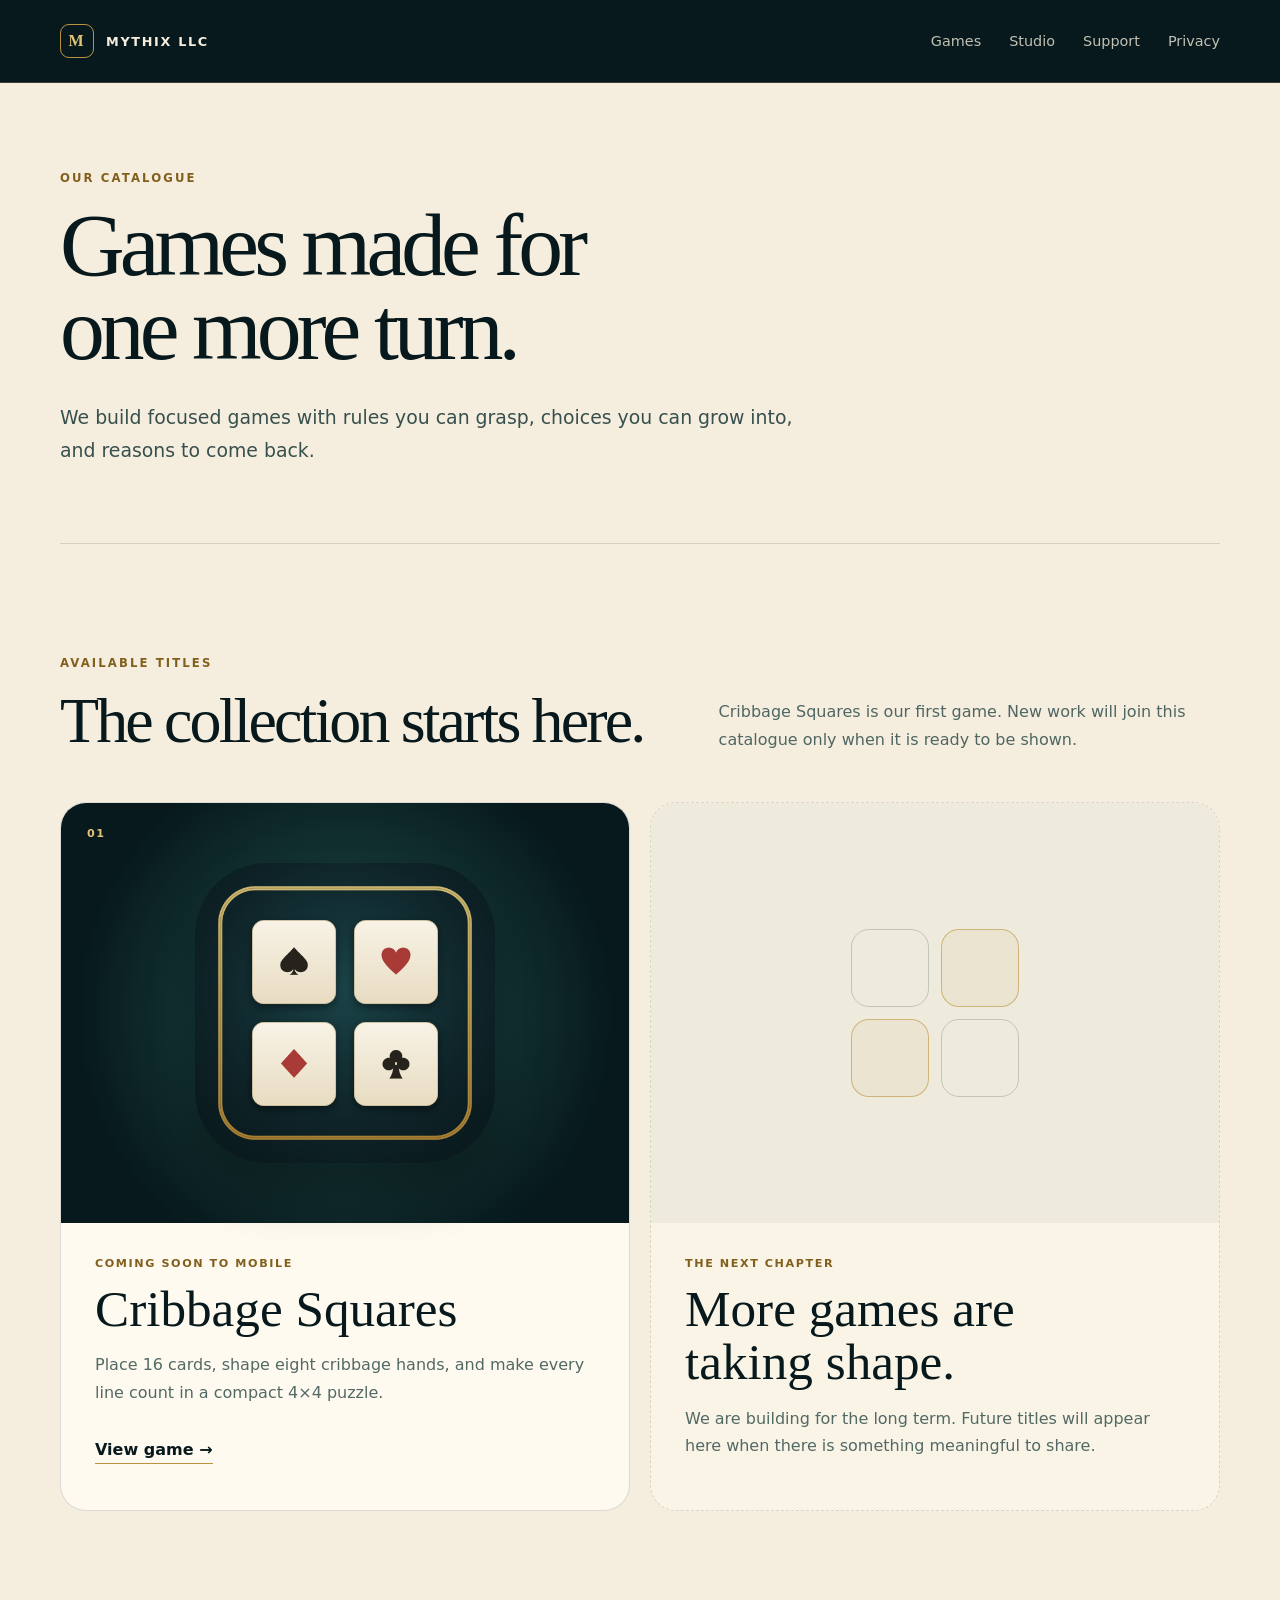
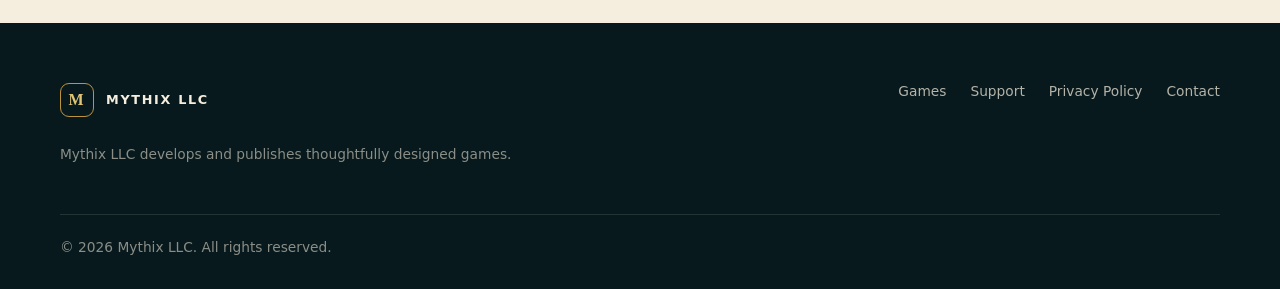
==== games/index.html @ 4d2c632b "Publish the Mythix LLC website as static files Static export of the Mythix LLC site (Publish-Game/si" ====
<!DOCTYPE html><html lang="en"><head><meta charSet="utf-8"/><meta name="viewport" content="width=device-width, initial-scale=1"/><link rel="stylesheet" href="/_next/static/css/index.VzsFTNP9.css" data-rsc-css-href="/_next/static/css/index.VzsFTNP9.css" data-precedence="vite-rsc/importer-resources"/><link rel="modulepreload" fetchPriority="low" href="/_next/static/chunks/index-CFZSVS_D.js"/><script src="/_next/static/chunks/rolldown-runtime-C60lm6uB.js" type="module" async=""></script><script src="/_next/static/chunks/framework-BgSIrAUN.js" type="module" async=""></script><link rel="modulepreload" href="/_next/static/chunks/layout-segment-context-Se4v9vyB.js" crossorigin=""/><link rel="modulepreload" href="/_next/static/chunks/image-DU-IEete.js" crossorigin=""/><script>Object.assign(((self[Symbol.for("vinext.navigationRuntime")]??={bootstrap:{routeManifest:null},functions:{}}).bootstrap.rsc??={rsc:[]}),{params:{},nav:{"pathname":"/games","searchParams":[]}})</script><link rel="modulepreload" href="/_next/static/chunks/index-CFZSVS_D.js" />
</head><body><div class="site-shell"><header class="site-header"><div class="wrap header-inner"><a class="brand" href="/" aria-label="Mythix LLC home"><span class="brand-mark" aria-hidden="true">M</span><span>MYTHIX LLC</span></a><nav aria-label="Primary navigation"><a href="/games">Games</a><a href="/#studio">Studio</a><a href="/support">Support</a><a href="/privacy">Privacy</a></nav></div></header><main><section class="subpage-hero wrap games-hero"><p class="eyebrow">Our catalogue</p><h1>Games made for one more turn.</h1><p class="hero-lede">We build focused games with rules you can grasp, choices you can grow into, and reasons to come back.</p></section><section class="section wrap" aria-labelledby="catalog-title"><div class="section-heading catalog-heading"><div><p class="eyebrow">Available titles</p><h2 id="catalog-title">The collection starts here.</h2></div><p>Cribbage Squares is our first game. New work will join this catalogue only when it is ready to be shown.</p></div><div class="games-grid"><article class="catalog-card"><a class="catalog-card-image" href="/games/cribbage-squares"><span>01</span><img src="/cribbage-squares-icon.png" alt="Cribbage Squares game icon" width="1024" height="1024" loading="lazy" decoding="async" data-nimg="1"/></a><div class="catalog-card-copy"><p class="game-status">Coming soon to mobile</p><h2>Cribbage Squares</h2><p>Place 16 cards, shape eight cribbage hands, and make every line count in a compact 4×4 puzzle.</p><a class="text-link" href="/games/cribbage-squares">View game →</a></div></article><article class="catalog-card future-card"><div class="future-symbol" aria-hidden="true"><i></i><i></i><i></i><i></i></div><div class="catalog-card-copy"><p class="game-status">The next chapter</p><h2>More games are taking shape.</h2><p>We are building for the long term. Future titles will appear here when there is something meaningful to share.</p></div></article></div></section></main><footer class="site-footer"><div class="wrap footer-inner"><div><a class="brand footer-brand" href="/" aria-label="Mythix LLC home"><span class="brand-mark" aria-hidden="true">M</span><span>MYTHIX LLC</span></a><p>Mythix LLC develops and publishes thoughtfully designed games.</p></div><div class="footer-links"><a href="/games">Games</a><a href="/support">Support</a><a href="/privacy">Privacy Policy</a><a href="mailto:developer@mythixllc.com">Contact</a></div><p class="copyright">© 2026 Mythix LLC. All rights reserved.</p></div></footer></div><!--$--><!--/$--><div hidden=""><!--$--><div hidden=""><title>Games | Mythix LLC</title><meta name="description" content="Explore games created by Mythix LLC, beginning with Cribbage Squares."><meta property="og:title" content="Mythix LLC — Thoughtful games, carefully made"><meta property="og:description" content="Meet Mythix LLC and discover Cribbage Squares, our first mobile game."><meta property="og:url" content="https://mythixllc.com"><meta property="og:site_name" content="Mythix LLC"><meta property="og:type" content="website"><meta property="og:image" content="https://mythixllc.com/og-studio.png"><meta property="og:image:width" content="1731"><meta property="og:image:height" content="909"><meta property="og:image:alt" content="Mythix LLC independent game studio"><meta name="twitter:card" content="summary_large_image"><meta name="twitter:title" content="Mythix LLC — Thoughtful games, carefully made"><meta name="twitter:description" content="Meet Mythix LLC and discover Cribbage Squares, our first mobile game."><meta name="twitter:image" content="https://mythixllc.com/og-studio.png"><link rel="shortcut icon" href="/favicon.svg"><link rel="icon" href="/favicon.svg"></div><!--/$--></div><script type="module" src="/_next/static/chunks/index-CFZSVS_D.js" id="_R_" async=""></script><script>((self[Symbol.for("vinext.navigationRuntime")]??={bootstrap:{routeManifest:null},functions:{}}).bootstrap.rsc??={rsc:[]}).rsc.push("4:I[\"8c0f216c4604\",[],\"Children\",1]\n")</script><script>((self[Symbol.for("vinext.navigationRuntime")]??={bootstrap:{routeManifest:null},functions:{}}).bootstrap.rsc??={rsc:[]}).rsc.push("5:I[\"593f344dc510\",[],\"GlobalErrorBoundary\",1]\n")</script><script>((self[Symbol.for("vinext.navigationRuntime")]??={bootstrap:{routeManifest:null},functions:{}}).bootstrap.rsc??={rsc:[]}).rsc.push("6:I[\"0b874ad30386\",[],\"default\",1]\n")</script><script>((self[Symbol.for("vinext.navigationRuntime")]??={bootstrap:{routeManifest:null},functions:{}}).bootstrap.rsc??={rsc:[]}).rsc.push("7:I[\"593f344dc510\",[],\"ErrorBoundary\",1]\n")</script><script>((self[Symbol.for("vinext.navigationRuntime")]??={bootstrap:{routeManifest:null},functions:{}}).bootstrap.rsc??={rsc:[]}).rsc.push("8:I[\"15c18cfaeeff\",[],\"LayoutSegmentProvider\",1]\n")</script><script>((self[Symbol.for("vinext.navigationRuntime")]??={bootstrap:{routeManifest:null},functions:{}}).bootstrap.rsc??={rsc:[]}).rsc.push("9:I[\"8c0f216c4604\",[],\"Slot\",1]\n")</script><script>((self[Symbol.for("vinext.navigationRuntime")]??={bootstrap:{routeManifest:null},functions:{}}).bootstrap.rsc??={rsc:[]}).rsc.push("a:I[\"9276801271d6\",[],\"AppRouterScrollTarget\",1]\n")</script><script>((self[Symbol.for("vinext.navigationRuntime")]??={bootstrap:{routeManifest:null},functions:{}}).bootstrap.rsc??={rsc:[]}).rsc.push("b:I[\"593f344dc510\",[],\"RedirectBoundary\",1]\n")</script><script>((self[Symbol.for("vinext.navigationRuntime")]??={bootstrap:{routeManifest:null},functions:{}}).bootstrap.rsc??={rsc:[]}).rsc.push("c:\"$Sreact.suspense\"\n")</script><script>((self[Symbol.for("vinext.navigationRuntime")]??={bootstrap:{routeManifest:null},functions:{}}).bootstrap.rsc??={rsc:[]}).rsc.push(":HL[\"/_next/static/css/index.VzsFTNP9.css\",\"style\"     ]\n")</script><script>((self[Symbol.for("vinext.navigationRuntime")]??={bootstrap:{routeManifest:null},functions:{}}).bootstrap.rsc??={rsc:[]}).rsc.push("0:{\"__route\":\"route:/games\",\"__interceptionContext\":null,\"__layoutIds\":[\"layout:/\"],\"__rootLayout\":\"/\",\"__sourcePage\":\"/games/page\",\"__vinext_streaming_metadata_body:route:/games\":\"$L1\",\"__vinext_streaming_metadata_outlet:route:/games\":\"$L2\",\"page:/games\":\"$L3\",\"layout:/\":[[[[\"$\",\"link\",\"css:/_next/static/css/index.VzsFTNP9.css\",{\"rel\":\"stylesheet\",\"precedence\":\"vite-rsc/importer-resources\",\"href\":\"/_next/static/css/index.VzsFTNP9.css\",\"data-rsc-css-href\":\"/_next/static/css/index.VzsFTNP9.css\"}],\"$undefined\"],[\"$\",\"html\",null,{\"lang\":\"en\",\"children\":[\"$\",\"body\",null,{\"children\":[\"$\",\"$L4\",null,{}]}]}]],null],\"route:/games\":[[[\"$\",\"meta\",null,{\"charSet\":\"utf-8\"}],null,[[\"$\",\"meta\",\"0\",{\"name\":\"viewport\",\"content\":\"width=device-width, initial-scale=1\"}]]],[\"$\",\"$L5\",null,{\"fallback\":\"$6\",\"children\":[\"$\",\"$L7\",null,{\"fallback\":\"$6\",\"children\":[\"$\",\"$L8\",null,{\"providerId\":\"layout:/\",\"segmentMap\":{\"children\":[\"games\"]},\"children\":[\"$\",\"$L9\",null,{\"id\":\"layout:/\",\"parallelSlots\":\"$undefined\",\"children\":[\"$\",\"$La\",null,{\"children\":[\"$\",\"$Lb\",null,{\"children\":[[\"$\",\"$L8\",null,{\"providerId\":\"page:/games\",\"segmentMap\":{\"children\":[\"__PAGE__\"]},\"children\":[\"$\",\"$L9\",null,{\"id\":\"page:/games\"}]}],[\"$\",\"$c\",null,{\"fallback\":null,\"children\":[\"$\",\"$L9\",null,{\"id\":\"__vinext_streaming_metadata_outlet:route:/games\"}]}]]}]}]}]}]}]}],null,[\"$\",\"div\",null,{\"hidden\":true,\"children\":[\"$\",\"$c\",null,{\"fallback\":null,\"children\":[\"$\",\"$L9\",null,{\"id\":\"__vinext_streaming_metadata_body:route:/games\"}]}]}]],\"__layoutFlags\":{\"layout:/\":\"s\"},\"__artifactCompatibility\":{\"schemaVersion\":1,\"graphVersion\":\"app-route-graph:7f51e1885e825828\",\"deploymentVersion\":\"9e55edb4-6c4b-41b4-ba5d-a55d28b42bfc\",\"appElementsSchemaVersion\":1,\"rscPayloadSchemaVersion\":1,\"rootBoundaryId\":\"/\",\"renderEpoch\":null},\"__renderObservation\":{\"schemaVersion\":1,\"output\":{\"kind\":\"app-rsc\",\"mountedSlotsFingerprint\":null,\"renderEpoch\":null,\"rootBoundaryId\":\"/\",\"routeId\":\"route:/games\"},\"completeness\":\"partial\",\"boundaryOutcome\":{\"kind\":\"unknown\"},\"requestApis\":[{\"kind\":\"connection\",\"status\":\"unknown\"},{\"kind\":\"cookies\",\"status\":\"unknown\"},{\"kind\":\"draftMode\",\"status\":\"unknown\"},{\"kind\":\"headers\",\"status\":\"observed\"},{\"kind\":\"params\",\"status\":\"unknown\"},{\"kind\":\"searchParams\",\"status\":\"unknown\"}],\"dynamicFetches\":[],\"cacheTags\":[\"/games\",\"_N_T_/games\",\"_N_T_/games/layout\",\"_N_T_/games/page\",\"_N_T_/layout\"],\"pathTags\":[\"/games\"],\"cacheability\":\"unknown\",\"downgrade\":{\"target\":\"freshRender\",\"reasons\":[{\"code\":\"CP_DOWNGRADE_CACHEABILITY_UNKNOWN\",\"target\":\"freshRender\"},{\"code\":\"CP_DOWNGRADE_INCOMPLETE_OBSERVATION\",\"completeness\":\"partial\",\"target\":\"freshRender\"},{\"code\":\"CP_DOWNGRADE_UNKNOWN_REQUEST_API\",\"requestApi\":\"connection\",\"target\":\"freshRender\"},{\"code\":\"CP_DOWNGRADE_UNKNOWN_REQUEST_API\",\"requestApi\":\"cookies\",\"target\":\"freshRender\"},{\"code\":\"CP_DOWNGRADE_UNKNOWN_REQUEST_API\",\"requestApi\":\"draftMode\",\"target\":\"freshRender\"},{\"code\":\"CP_DOWNGRADE_PRIVATE_REQUEST_API\",\"requestApi\":\"headers\",\"target\":\"private\"},{\"code\":\"CP_DOWNGRADE_UNKNOWN_REQUEST_API\",\"requestApi\":\"params\",\"target\":\"freshRender\"},{\"code\":\"CP_DOWNGRADE_UNKNOWN_REQUEST_API\",\"requestApi\":\"searchParams\",\"target\":\"freshRender\"}],\"fallback\":{\"kind\":\"breakerFallback\",\"code\":\"CP_PRIVATE_DYNAMIC_DOWNGRADE\",\"mode\":\"renderFresh\",\"scope\":\"affectedOutput\",\"fields\":{\"reasonCodes\":[\"CP_DOWNGRADE_CACHEABILITY_UNKNOWN\",\"CP_DOWNGRADE_INCOMPLETE_OBSERVATION\",\"CP_DOWNGRADE_UNKNOWN_REQUEST_API\",\"CP_DOWNGRADE_UNKNOWN_REQUEST_API\",\"CP_DOWNGRADE_UNKNOWN_REQUEST_API\",\"CP_DOWNGRADE_PRIVATE_REQUEST_API\",\"CP_DOWNGRADE_UNKNOWN_REQUEST_API\",\"CP_DOWNGRADE_UNKNOWN_REQUEST_API\"],\"target\":\"freshRender\"}},\"isPublicCacheCandidate\":false}}}\n")</script><script>((self[Symbol.for("vinext.navigationRuntime")]??={bootstrap:{routeManifest:null},functions:{}}).bootstrap.rsc??={rsc:[]}).rsc.push("d:T46f,")</script><script>((self[Symbol.for("vinext.navigationRuntime")]??={bootstrap:{routeManifest:null},functions:{}}).bootstrap.rsc??={rsc:[]}).rsc.push("\u003ctitle\u003eGames | Mythix LLC\u003c/title\u003e\u003cmeta name=\"description\" content=\"Explore games created by Mythix LLC, beginning with Cribbage Squares.\"\u003e\u003cmeta property=\"og:title\" content=\"Mythix LLC — Thoughtful games, carefully made\"\u003e\u003cmeta property=\"og:description\" content=\"Meet Mythix LLC and discover Cribbage Squares, our first mobile game.\"\u003e\u003cmeta property=\"og:url\" content=\"https://mythixllc.com\"\u003e\u003cmeta property=\"og:site_name\" content=\"Mythix LLC\"\u003e\u003cmeta property=\"og:type\" content=\"website\"\u003e\u003cmeta property=\"og:image\" content=\"https://mythixllc.com/og-studio.png\"\u003e\u003cmeta property=\"og:image:width\" content=\"1731\"\u003e\u003cmeta property=\"og:image:height\" content=\"909\"\u003e\u003cmeta property=\"og:image:alt\" content=\"Mythix LLC independent game studio\"\u003e\u003cmeta name=\"twitter:card\" content=\"summary_large_image\"\u003e\u003cmeta name=\"twitter:title\" content=\"Mythix LLC — Thoughtful games, carefully made\"\u003e\u003cmeta name=\"twitter:description\" content=\"Meet Mythix LLC and discover Cribbage Squares, our first mobile game.\"\u003e\u003cmeta name=\"twitter:image\" content=\"https://mythixllc.com/og-studio.png\"\u003e\u003clink rel=\"shortcut icon\" href=\"/favicon.svg\"\u003e\u003clink rel=\"icon\" href=\"/favicon.svg\"\u003e")</script><script>((self[Symbol.for("vinext.navigationRuntime")]??={bootstrap:{routeManifest:null},functions:{}}).bootstrap.rsc??={rsc:[]}).rsc.push("1:[\"$\",\"div\",null,{\"hidden\":true,\"dangerouslySetInnerHTML\":{\"__html\":\"$d\"}}]\n")</script><script>((self[Symbol.for("vinext.navigationRuntime")]??={bootstrap:{routeManifest:null},functions:{}}).bootstrap.rsc??={rsc:[]}).rsc.push("2:null\n")</script><script>((self[Symbol.for("vinext.navigationRuntime")]??={bootstrap:{routeManifest:null},functions:{}}).bootstrap.rsc??={rsc:[]}).rsc.push("e:I[\"9fb86276be8f\",[],\"default\",1]\n")</script><script>((self[Symbol.for("vinext.navigationRuntime")]??={bootstrap:{routeManifest:null},functions:{}}).bootstrap.rsc??={rsc:[]}).rsc.push("3:[\"$\",\"div\",null,{\"className\":\"site-shell\",\"children\":[[\"$\",\"header\",null,{\"className\":\"site-header\",\"children\":[\"$\",\"div\",null,{\"className\":\"wrap header-inner\",\"children\":[[\"$\",\"a\",null,{\"className\":\"brand\",\"href\":\"/\",\"aria-label\":\"Mythix LLC home\",\"children\":[[\"$\",\"span\",null,{\"className\":\"brand-mark\",\"aria-hidden\":\"true\",\"children\":\"M\"}],[\"$\",\"span\",null,{\"children\":\"MYTHIX LLC\"}]]}],[\"$\",\"nav\",null,{\"aria-label\":\"Primary navigation\",\"children\":[[\"$\",\"a\",null,{\"href\":\"/games\",\"children\":\"Games\"}],[\"$\",\"a\",null,{\"href\":\"/#studio\",\"children\":\"Studio\"}],[\"$\",\"a\",null,{\"href\":\"/support\",\"children\":\"Support\"}],[\"$\",\"a\",null,{\"href\":\"/privacy\",\"children\":\"Privacy\"}]]}]]}]}],[\"$\",\"main\",null,{\"children\":[[\"$\",\"section\",null,{\"className\":\"subpage-hero wrap games-hero\",\"children\":[[\"$\",\"p\",null,{\"className\":\"eyebrow\",\"children\":\"Our catalogue\"}],[\"$\",\"h1\",null,{\"children\":\"Games made for one more turn.\"}],[\"$\",\"p\",null,{\"className\":\"hero-lede\",\"children\":\"We build focused games with rules you can grasp, choices you can grow into, and reasons to come back.\"}]]}],[\"$\",\"section\",null,{\"className\":\"section wrap\",\"aria-labelledby\":\"catalog-title\",\"children\":[[\"$\",\"div\",null,{\"className\":\"section-heading catalog-heading\",\"children\":[[\"$\",\"div\",null,{\"children\":[[\"$\",\"p\",null,{\"className\":\"eyebrow\",\"children\":\"Available titles\"}],[\"$\",\"h2\",null,{\"id\":\"catalog-title\",\"children\":\"The collection starts here.\"}]]}],[\"$\",\"p\",null,{\"children\":\"Cribbage Squares is our first game. New work will join this catalogue only when it is ready to be shown.\"}]]}],[\"$\",\"div\",null,{\"className\":\"games-grid\",\"children\":[[[\"$\",\"article\",\"cribbage-squares\",{\"className\":\"catalog-card\",\"children\":[[\"$\",\"a\",null,{\"className\":\"catalog-card-image\",\"href\":\"/games/cribbage-squares\",\"children\":[[\"$\",\"span\",null,{\"children\":\"01\"}],[\"$\",\"$Le\",null,{\"src\":\"/cribbage-squares-icon.png\",\"alt\":\"Cribbage Squares game icon\",\"width\":1024,\"height\":1024,\"sizes\":\"(max-width: 680px) 70vw, 300px\"}]]}],[\"$\",\"div\",null,{\"className\":\"catalog-card-copy\",\"children\":[[\"$\",\"p\",null,{\"className\":\"game-status\",\"children\":\"Coming soon to mobile\"}],[\"$\",\"h2\",null,{\"children\":\"Cribbage Squares\"}],[\"$\",\"p\",null,{\"children\":\"Place 16 cards, shape eight cribbage hands, and make every line count in a compact 4×4 puzzle.\"}],[\"$\",\"a\",null,{\"className\":\"text-link\",\"href\":\"/games/cribbage-squares\",\"children\":\"View game →\"}]]}]]}]],[\"$\",\"article\",null,{\"className\":\"catalog-card future-card\",\"children\":[[\"$\",\"div\",null,{\"className\":\"future-symbol\",\"aria-hidden\":\"true\",\"children\":[[\"$\",\"i\",null,{}],[\"$\",\"i\",null,{}],[\"$\",\"i\",null,{}],[\"$\",\"i\",null,{}]]}],[\"$\",\"div\",null,{\"className\":\"catalog-card-copy\",\"children\":[[\"$\",\"p\",null,{\"className\":\"game-status\",\"children\":\"The next chapter\"}],[\"$\",\"h2\",null,{\"children\":\"More games are taking shape.\"}],[\"$\",\"p\",null,{\"children\":\"We are building for the long term. Future titles will appear here when there is something meaningful to share.\"}]]}]]}]]}]]}]]}],[\"$\",\"footer\",null,{\"className\":\"site-footer\",\"children\":[\"$\",\"div\",null,{\"className\":\"wrap footer-inner\",\"children\":[[\"$\",\"div\",null,{\"children\":[[\"$\",\"a\",null,{\"className\":\"brand footer-brand\",\"href\":\"/\",\"aria-label\":\"Mythix LLC home\",\"children\":[[\"$\",\"span\",null,{\"className\":\"brand-mark\",\"aria-hidden\":\"true\",\"children\":\"M\"}],[\"$\",\"span\",null,{\"children\":\"MYTHIX LLC\"}]]}],[\"$\",\"p\",null,{\"children\":\"Mythix LLC develops and publishes thoughtfully designed games.\"}]]}],[\"$\",\"div\",null,{\"className\":\"footer-links\",\"children\":[[\"$\",\"a\",null,{\"href\":\"/games\",\"children\":\"Games\"}],[\"$\",\"a\",null,{\"href\":\"/support\",\"children\":\"Support\"}],[\"$\",\"a\",null,{\"href\":\"/privacy\",\"children\":\"Privacy Policy\"}],[\"$\",\"a\",null,{\"href\":\"mailto:developer@mythixllc.com\",\"children\":\"Contact\"}]]}],[\"$\",\"p\",null,{\"className\":\"copyright\",\"children\":\"© 2026 Mythix LLC. All rights reserved.\"}]]}]}]]}]\n")</script><script>Object.assign(((self[Symbol.for("vinext.navigationRuntime")]??={bootstrap:{routeManifest:null},functions:{}}).bootstrap.rsc??={rsc:[]}),{"initialCacheKind":"dynamic"});((self[Symbol.for("vinext.navigationRuntime")]??={bootstrap:{routeManifest:null},functions:{}}).bootstrap.rsc??={rsc:[]}).done=true</script></body></html>
---- _next/static/css/index.VzsFTNP9.css ----
:root{--ink:#07191c;--ink-soft:#0d292c;--felt:#173b3a;--cream:#f5eedf;--paper:#fffaf0;--gold:#bd9340;--gold-bright:#e1c476;--red:#a83b34;--muted:#5e716d;--line:#07191c24;--shadow:0 24px 70px #03121429}*{box-sizing:border-box}html{scroll-behavior:smooth}body{background:var(--cream);color:var(--ink);-webkit-font-smoothing:antialiased;margin:0;font-family:Inter,ui-sans-serif,system-ui,-apple-system,BlinkMacSystemFont,Segoe UI,sans-serif}a{color:inherit}img{max-width:100%;height:auto;display:block}button,input,textarea{font:inherit}.site-shell{min-height:100vh;overflow:hidden}.wrap{width:min(1160px,100% - 40px);margin-inline:auto}.site-header{z-index:20;background:var(--ink);color:var(--cream);border-bottom:1px solid #e1c4763d;position:relative}.header-inner{justify-content:space-between;align-items:center;gap:32px;min-height:82px;display:flex}.brand{letter-spacing:.13em;align-items:center;gap:12px;font-size:.8rem;font-weight:800;text-decoration:none;display:inline-flex}.brand-mark{border:1px solid var(--gold);width:34px;height:34px;color:var(--gold-bright);border-radius:9px;flex:none;place-items:center;font-family:Georgia,serif;font-size:1rem;display:grid}nav{align-items:center;gap:28px;display:flex}nav a{color:#f6efdfc7;font-size:.9rem;text-decoration:none;transition:color .2s}:is(nav a:hover,nav a:focus-visible){color:var(--gold-bright)}.eyebrow{color:#825f1d;letter-spacing:.18em;text-transform:uppercase;margin:0 0 18px;font-size:.73rem;font-weight:850}h1,h2,h3{text-wrap:balance;font-family:Georgia,Times New Roman,serif;font-weight:500}h1{letter-spacing:-.055em;max-width:820px;margin:0;font-size:clamp(3.25rem,7.2vw,6.7rem);line-height:.94}.hero-lede{color:#38504d;max-width:650px;margin:30px 0 0;font-size:clamp(1rem,1.6vw,1.18rem);line-height:1.75}.hero-actions{flex-wrap:wrap;gap:12px;margin-top:34px;display:flex}.button{border-radius:999px;justify-content:center;align-items:center;min-height:50px;padding:0 22px;font-size:.9rem;font-weight:760;text-decoration:none;display:inline-flex}.button-primary{background:var(--ink);color:var(--cream);box-shadow:0 9px 22px #07191c2e}.button-primary:hover{background:#123236}.button-secondary{color:var(--ink);border:1px solid #07191c3d}.button-secondary:hover{border-color:var(--gold);background:#fffaf09e}.button-light{background:var(--gold-bright);color:var(--ink)}.text-link{border-bottom:1px solid var(--gold);padding-bottom:4px;font-weight:780;text-decoration:none;display:inline-block}.studio-hero{grid-template-columns:1.08fr .92fr;align-items:center;gap:clamp(42px,7vw,100px);min-height:730px;padding-block:82px 94px;display:grid}.studio-hero-copy{z-index:2;position:relative}.studio-hero-copy h1{max-width:780px}.studio-hero-art{isolation:isolate;place-items:center;min-height:540px;display:grid;position:relative}.studio-hero-art:before{content:"";z-index:-3;background:radial-gradient(circle at 48% 42%, #245351 0, #0d3032 52%, var(--ink) 100%);box-shadow:var(--shadow);border-radius:49% 51% 43% 57%;position:absolute;inset:2% -13% 0 2%}.collection-orbit{z-index:-2;border:1px solid #e1c47675;border-radius:50%;position:absolute;inset:11% -5% 8% 9%;transform:rotate(-8deg)}.collection-card{aspect-ratio:.78;border-radius:28px;width:min(300px,62vw);position:absolute;box-shadow:0 30px 70px #0000004d}.collection-card-back{color:#f6efdfa3;letter-spacing:.18em;background:#204a48;border:1px solid #e1c47675;place-items:end start;padding:26px;font-size:.68rem;font-weight:850;display:grid;transform:translate(-25%,-4%)rotate(-15deg)}.collection-card-middle{background:#d2b565;border:1px solid #efd78d;align-items:flex-end;gap:8px;padding:26px;display:flex;transform:translate(22%,4%)rotate(12deg)}.collection-card-middle i{border:1px solid var(--ink);border-radius:50%;width:12px;height:12px;display:block}.collection-card-game{background:var(--paper);color:var(--ink);border:1px solid #e1c476d9;flex-direction:column;justify-content:space-between;padding:20px;text-decoration:none;transition:transform .25s;display:flex;position:relative;transform:rotate(1deg)}.collection-card-game:hover{transform:translateY(-8px)rotate(0)}.collection-card-game img{aspect-ratio:1;object-fit:contain;border-radius:24%;width:78%;height:auto;margin:auto;box-shadow:0 18px 34px #07191c33}.collection-index{color:#765516;letter-spacing:.16em;font-size:.65rem;font-weight:850}.collection-title{font-family:Georgia,serif;font-size:1.25rem}.studio-marquee,.game-marquee{background:var(--ink);color:var(--cream);border-block:1px solid #e1c4763d}.studio-marquee-track,.game-marquee-track{justify-content:space-between;align-items:center;gap:24px;min-height:78px;font-family:Georgia,serif;font-size:clamp(.95rem,2vw,1.22rem);display:flex}.studio-marquee-track i,.game-marquee-track i{color:var(--gold-bright);font-style:normal}.game-marquee-track i:nth-of-type(2),.game-marquee-track i:nth-of-type(3){color:#cd5a51}.section{padding-block:112px}.section-heading{max-width:720px;margin-bottom:48px}.section-heading h2,.privacy-strip h2,.studio-copy h2{letter-spacing:-.045em;margin:0;font-size:clamp(2.5rem,5vw,4.7rem);line-height:1.02}.section-heading>p:last-child,.studio-copy>p:last-child{color:#4f6662;line-height:1.75}.catalog-heading{grid-template-columns:1.08fr .92fr;align-items:end;gap:70px;max-width:none;display:grid}.catalog-heading>p{margin:0}.featured-game{border:1px solid var(--line);background:var(--paper);border-radius:30px;grid-template-columns:.92fr 1.08fr;display:grid;overflow:hidden;box-shadow:0 20px 50px #07191c14}.featured-game-visual{background:radial-gradient(circle at 50% 44%, #204e4b 0, var(--ink) 74%);place-items:center;min-height:520px;padding:70px;display:grid;position:relative}.featured-game-visual:after{content:"";border:1px solid #e1c4765c;border-radius:50%;position:absolute;inset:8%}.featured-game-visual img{z-index:2;aspect-ratio:1;object-fit:contain;border-radius:24%;width:min(330px,70vw);height:auto;position:relative;box-shadow:0 28px 52px #00000057}.game-number{z-index:3;color:var(--gold-bright);letter-spacing:.16em;font-size:.65rem;font-weight:850;position:absolute;top:28px;left:30px}.featured-game-copy{flex-direction:column;justify-content:center;padding:clamp(38px,6vw,78px);display:flex}.game-status{color:#825f1d;letter-spacing:.14em;text-transform:uppercase;margin:0 0 12px;font-size:.7rem;font-weight:850}.game-format{color:var(--muted);margin:0 0 6px;font-size:.9rem}.featured-game-copy h3{margin:0 0 18px;font-size:clamp(2.4rem,5vw,4.6rem);line-height:1}.featured-game-copy>p:not(.game-status,.game-format){color:#4f6662;margin:0;line-height:1.72}.game-highlights{flex-wrap:wrap;gap:10px;margin:28px 0 32px;padding:0;list-style:none;display:flex}.game-highlights li{color:#536965;border:1px solid #07191c24;border-radius:999px;padding:8px 12px;font-size:.76rem;font-weight:700}.featured-game-copy .text-link{align-self:flex-start}.catalog-link-row{justify-content:center;margin-top:34px;display:flex}.principles-section,.feature-section{color:var(--cream);background:#0b2427}.light-heading .eyebrow,.feature-section .eyebrow{color:var(--gold-bright)}.light-heading{max-width:850px}.principle-grid{grid-template-columns:repeat(3,1fr);gap:15px;display:grid}.principle-card{background:#ffffff06;border:1px solid #e1c47633;border-radius:22px;min-height:300px;padding:30px}.principle-card>span{color:var(--gold-bright);letter-spacing:.17em;font-size:.7rem;font-weight:850}.principle-card h3{margin:72px 0 14px;font-size:1.75rem}.principle-card p{color:#f6efdfa3;margin:0;line-height:1.68}.studio-grid{grid-template-columns:1fr .9fr;align-items:center;gap:100px;display:grid}.studio-copy>p:last-child{max-width:660px}.contact-card{border:1px solid var(--line);background:var(--paper);border-radius:24px;padding:34px;box-shadow:0 18px 48px #07191c14}.contact-card h3{margin:0 0 26px;font-size:1.9rem}.contact-card>a{border-top:1px solid #07191c1c;justify-content:space-between;gap:24px;padding:17px 0;font-weight:760;text-decoration:none;display:flex}.contact-card>a span{color:#647873;font-weight:500}.contact-card>a:hover span{color:#825f1d}.subpage-hero{border-bottom:1px solid var(--line);padding-block:88px 58px}.subpage-hero h1{max-width:940px;font-size:clamp(3rem,7vw,6rem)}.subpage-hero .hero-lede{max-width:760px}.games-hero{padding-bottom:76px}.games-grid{grid-template-columns:repeat(2,1fr);gap:20px;display:grid}.catalog-card{border:1px solid var(--line);background:var(--paper);border-radius:26px;overflow:hidden}.catalog-card-image{background:radial-gradient(circle, #245552 0, var(--ink) 76%);place-items:center;min-height:420px;padding:58px;text-decoration:none;display:grid;position:relative}.catalog-card-image>span{color:var(--gold-bright);letter-spacing:.14em;font-size:.7rem;font-weight:850;position:absolute;top:24px;left:26px}.catalog-card-image img{aspect-ratio:1;object-fit:contain;border-radius:24%;width:min(300px,70vw);height:auto;box-shadow:0 28px 48px #00000052}.catalog-card-copy{padding:34px}.catalog-card-copy h2{margin:0 0 14px;font-size:clamp(2rem,4vw,3.2rem);line-height:1.05}.catalog-card-copy>p:not(.game-status){color:#526965;line-height:1.7}.catalog-card-copy .text-link{margin-top:18px}.future-card{background:#fffaf073;border-style:dashed;flex-direction:column;justify-content:space-between;min-height:100%;display:flex}.future-symbol{background:#07191c0b;grid-template-columns:repeat(2,78px);place-content:center;gap:12px;min-height:420px;display:grid}.future-symbol i{aspect-ratio:1;border:1px solid #07191c2e;border-radius:18px;display:block}.future-symbol i:nth-child(2),.future-symbol i:nth-child(3){background:#bd934014;border-color:#bd934099}.game-hero{grid-template-columns:1.08fr .92fr;align-items:center;gap:clamp(50px,8vw,110px);min-height:720px;padding-block:72px 94px;display:grid}.game-hero-copy{z-index:2;position:relative}.breadcrumb{color:#5d716d;margin-bottom:42px;font-size:.82rem;font-weight:720;text-decoration:none;display:inline-block}.hero-proof{color:#60736f;letter-spacing:.04em;flex-wrap:wrap;align-items:center;gap:13px;margin-top:28px;font-size:.79rem;font-weight:650;display:flex}.hero-proof span[aria-hidden]{color:var(--gold);font-size:.6rem}.game-hero-art{place-items:center;min-height:540px;display:grid;position:relative}.game-hero-art:before{content:"";box-shadow:var(--shadow);background:radial-gradient(circle at 50% 46%,#1f4c49 0,#0f3233 50%,#07191c 100%);border-radius:48% 52% 46% 54%;position:absolute;inset:7% -12% 3% 1%}.game-hero-art:after{content:"";border:1px solid #e1c4766b;border-radius:47% 53% 49% 51%;position:absolute;inset:13% -6% 9% 8%}.icon-frame{z-index:2;aspect-ratio:1;width:min(390px,78vw);position:relative;transform:rotate(2deg)}.icon-frame img{object-fit:contain;border-radius:25%;width:100%;height:100%;box-shadow:0 36px 70px #00000057}.suit{z-index:3;color:var(--cream);opacity:.9;font-family:Georgia,serif;font-size:3rem;position:absolute}.suit-spade{top:6%;left:4%;transform:rotate(-13deg)}.suit-heart{color:#d15349;bottom:5%;right:-1%;transform:rotate(12deg)}.art-note{z-index:4;background:var(--paper);border:1px solid #d7bd77;border-radius:14px;align-items:baseline;gap:8px;padding:12px 16px;display:flex;position:absolute;box-shadow:0 12px 34px #0000002e}.art-note strong{font-family:Georgia,serif;font-size:1.45rem}.art-note span{color:var(--muted);letter-spacing:.08em;text-transform:uppercase;font-size:.72rem;font-weight:700}.note-top{top:16%;right:-6%;transform:rotate(3deg)}.note-bottom{bottom:12%;left:-7%;transform:rotate(-3deg)}.release-badge{color:#4d625e;background:#fffaf0ad;border:1px solid #07191c2e;border-radius:999px;align-items:center;gap:10px;min-height:50px;padding:0 18px;font-size:.82rem;font-weight:760;display:inline-flex}.release-badge i{background:var(--gold);border-radius:50%;width:8px;height:8px;display:block;box-shadow:0 0 0 5px #bd934024}.steps{grid-template-columns:repeat(3,1fr);gap:18px;display:grid}.step-card{border:1px solid var(--line);background:#fffaf0ad;border-radius:24px;min-height:330px;padding:28px;position:relative}.step-number{color:#825f1d;letter-spacing:.18em;font-size:.72rem;font-weight:850}.step-card h3{margin:26px 0 10px;font-size:1.7rem}.step-card p{color:#536965;margin:0;line-height:1.65}.mini-card,.mini-score{background:var(--paper);width:82px;height:96px;color:var(--red);border:1px solid #d6b864;border-radius:13px;place-items:center;margin-top:24px;font-family:Georgia,serif;font-size:2rem;display:grid;box-shadow:0 8px 22px #07191c1a}.mini-score{width:112px;height:84px;color:var(--ink);font-size:2.45rem}.mini-grid{grid-template-columns:repeat(4,1fr);gap:4px;width:100px;height:100px;margin-top:22px;display:grid}.mini-grid i{background:var(--ink-soft);opacity:.88;border-radius:4px;display:block}.mini-grid i:nth-child(3n),.mini-grid i:nth-child(7){background:var(--gold)}.split-heading{grid-template-columns:1.1fr .9fr;align-items:end;gap:70px;max-width:none;display:grid}.split-heading>p{color:#f6efdfa6}.feature-grid{grid-template-columns:repeat(4,1fr);gap:14px;display:grid}.feature-card{background:#ffffff06;border:1px solid #e1c47633;border-radius:20px;min-height:280px;padding:26px}.feature-kicker{color:var(--gold-bright);margin-bottom:44px;font-family:Georgia,serif;font-size:2.5rem;display:inline-block}.feature-card h3{margin:0 0 12px;font-size:1.45rem}.feature-card p{color:#f6efdfa1;margin:0;font-size:.92rem;line-height:1.65}.privacy-strip{grid-template-columns:auto 1fr auto;align-items:center;gap:34px;display:grid}.privacy-mark{background:var(--red);width:96px;height:112px;color:var(--paper);border-radius:18px;place-items:center;font-family:Georgia,serif;font-size:3.2rem;display:grid;transform:rotate(-3deg);box-shadow:0 18px 38px #7426212e}.privacy-strip h2{font-size:clamp(2.2rem,4vw,4rem)}.privacy-strip p:not(.eyebrow){color:#506662;max-width:700px;line-height:1.7}.game-endcap{color:var(--cream);background:#173b3a;padding-block:72px}.game-endcap-inner{justify-content:space-between;align-items:center;gap:40px;display:flex}.game-endcap .eyebrow{color:var(--gold-bright)}.game-endcap h2{max-width:760px;margin:0;font-size:clamp(2.3rem,4vw,4rem)}.support-game-picker{border-bottom:1px solid var(--line);grid-template-columns:.8fr 1.2fr;align-items:center;gap:70px;padding-block:66px;display:grid}.support-game-picker h2{margin:0;font-size:clamp(2rem,4vw,3.5rem)}.support-game-card{border:1px solid var(--line);background:var(--paper);border-radius:20px;grid-template-columns:82px 1fr auto;align-items:center;gap:20px;padding:18px 22px;text-decoration:none;display:grid}.support-game-card img{aspect-ratio:1;object-fit:contain;border-radius:22%;width:82px;height:auto}.support-game-card span{flex-direction:column;gap:5px;display:flex}.support-game-card small{color:#825f1d;letter-spacing:.14em;text-transform:uppercase;font-size:.66rem;font-weight:850}.support-game-card strong{font-family:Georgia,serif;font-size:1.55rem}.support-game-card b{color:var(--gold);font-size:1.4rem}.support-layout{grid-template-columns:1fr .85fr;gap:80px;padding-block:78px 110px;scroll-margin-top:20px;display:grid}.support-layout h2{margin:0 0 24px;font-size:clamp(2rem,4vw,3.4rem)}.faq-list{gap:12px;display:grid}.faq-item{border:1px solid var(--line);background:#fffaf0a6;border-radius:16px;padding:22px 24px}.faq-item h3{margin:0 0 8px;font-size:1.16rem}.faq-item p{color:#526965;margin:0;line-height:1.65}.support-panel{background:var(--ink);color:var(--cream);border-radius:24px;align-self:start;padding:32px}.support-panel .eyebrow{color:var(--gold-bright)}.support-panel h2{font-size:2.4rem}.support-panel p{color:#f6efdfab;line-height:1.7}.support-panel a.button{background:var(--gold-bright);color:var(--ink);margin-top:14px}.support-note{margin-top:24px;font-size:.82rem}.support-privacy-link{color:var(--gold-bright);font-size:.82rem;display:inline-block}.language-jump{gap:10px;margin-top:26px;display:flex}.language-jump a{border:1px solid #07191c2e;border-radius:999px;padding:8px 13px;font-size:.82rem;font-weight:750;text-decoration:none}.legal-wrap{grid-template-columns:230px 1fr;gap:70px;padding-block:66px 110px;display:grid}.legal-nav{align-self:start;position:sticky;top:30px}.legal-nav p{color:#825f1d;letter-spacing:.15em;text-transform:uppercase;margin:0 0 14px;font-size:.72rem;font-weight:850}.legal-nav a{color:#536965;padding:8px 0;font-size:.86rem;text-decoration:none;display:block}.legal-doc{max-width:820px}.legal-doc+.legal-doc{border-top:1px solid var(--line);margin-top:96px;padding-top:78px}.legal-doc h2{margin:0 0 12px;font-size:clamp(2.3rem,5vw,4rem)}.legal-doc h3{margin:42px 0 12px;font-size:1.45rem}.legal-doc p,.legal-doc li{color:#405955;line-height:1.78}.legal-doc ul{padding-left:22px}.legal-meta,.notice{font-size:.9rem;color:#627570!important}.notice{border-left:3px solid var(--gold);background:#bd93401f;border-radius:0 10px 10px 0;margin:26px 0 34px;padding:18px 20px}.legal-doc a{color:#745313}.site-footer{background:var(--ink);color:var(--cream);padding-block:60px 34px}.footer-inner{grid-template-columns:1fr auto;align-items:start;gap:38px 60px;display:grid}.footer-brand{margin-bottom:16px}.footer-inner p{color:#f6efdf8c;font-size:.86rem}.footer-links{flex-wrap:wrap;gap:24px;display:flex}.footer-links a{color:#f6efdfb8;font-size:.86rem;text-decoration:none}.copyright{border-top:1px solid #f6efdf1f;grid-column:1/-1;margin:0;padding-top:24px}@media (max-width:940px){nav{gap:17px}.studio-hero,.game-hero{grid-template-columns:1fr;padding-top:64px}.studio-hero-copy,.game-hero-copy{max-width:760px}.studio-hero-art,.game-hero-art{min-height:510px}.catalog-heading,.split-heading,.studio-grid,.support-layout,.support-game-picker{grid-template-columns:1fr;gap:48px}.games-grid{grid-template-columns:1fr}.principle-grid,.steps,.feature-grid{grid-template-columns:repeat(2,1fr)}.featured-game{grid-template-columns:1fr}.featured-game-visual{min-height:470px}.feature-card:last-child{grid-column:span 2}.privacy-strip{grid-template-columns:auto 1fr}.privacy-strip .text-link{grid-column:2;justify-self:start}.legal-wrap{grid-template-columns:1fr}.legal-nav{display:none}}@media (max-width:680px){.wrap{width:min(100% - 28px,1160px)}.header-inner{flex-direction:column;align-items:flex-start;gap:12px;min-height:72px;padding-block:16px 14px}nav{justify-content:space-between;gap:10px;width:100%}nav a{font-size:.8rem}h1{font-size:clamp(3rem,15vw,5rem)}.studio-hero,.game-hero{gap:22px;min-height:auto;padding-block:52px 70px}.studio-hero-art,.game-hero-art{min-height:clamp(320px,105vw,440px)}.collection-card{width:min(255px,65vw)}.collection-card-game{padding:16px}.icon-frame{width:min(310px,75vw)}.note-top{right:0}.note-bottom{left:0}.studio-marquee-track,.game-marquee-track{white-space:nowrap;justify-content:flex-start;overflow:hidden}.game-marquee-track span:nth-of-type(n+4),.game-marquee-track i:nth-of-type(n+4){display:none}.section{padding-block:78px}.games-grid,.principle-grid,.steps,.feature-grid{grid-template-columns:1fr}.featured-game-visual,.catalog-card-image,.future-symbol{min-height:clamp(300px,92vw,350px)}.featured-game-visual,.catalog-card-image{padding:48px}.featured-game-copy,.catalog-card-copy{padding:28px}.principle-card,.step-card,.feature-card{min-height:0}.principle-card h3{margin-top:44px}.feature-card:last-child{grid-column:auto}.feature-kicker{margin-bottom:26px}.privacy-strip{grid-template-columns:1fr}.privacy-strip .text-link{grid-column:1}.privacy-mark{width:74px;height:88px}.game-endcap-inner{flex-direction:column;align-items:flex-start}.contact-card{padding:25px}.contact-card>a{flex-direction:column;gap:4px}.support-game-card{grid-template-columns:64px 1fr auto;gap:14px}.support-game-card img{width:64px}.footer-inner{grid-template-columns:1fr}.copyright{grid-column:1}.subpage-hero{padding-block:60px 42px}.legal-wrap,.support-layout{padding-block:52px 80px}}@media (prefers-reduced-motion:reduce){html{scroll-behavior:auto}*,:before,:after{transition-duration:.01ms!important}}
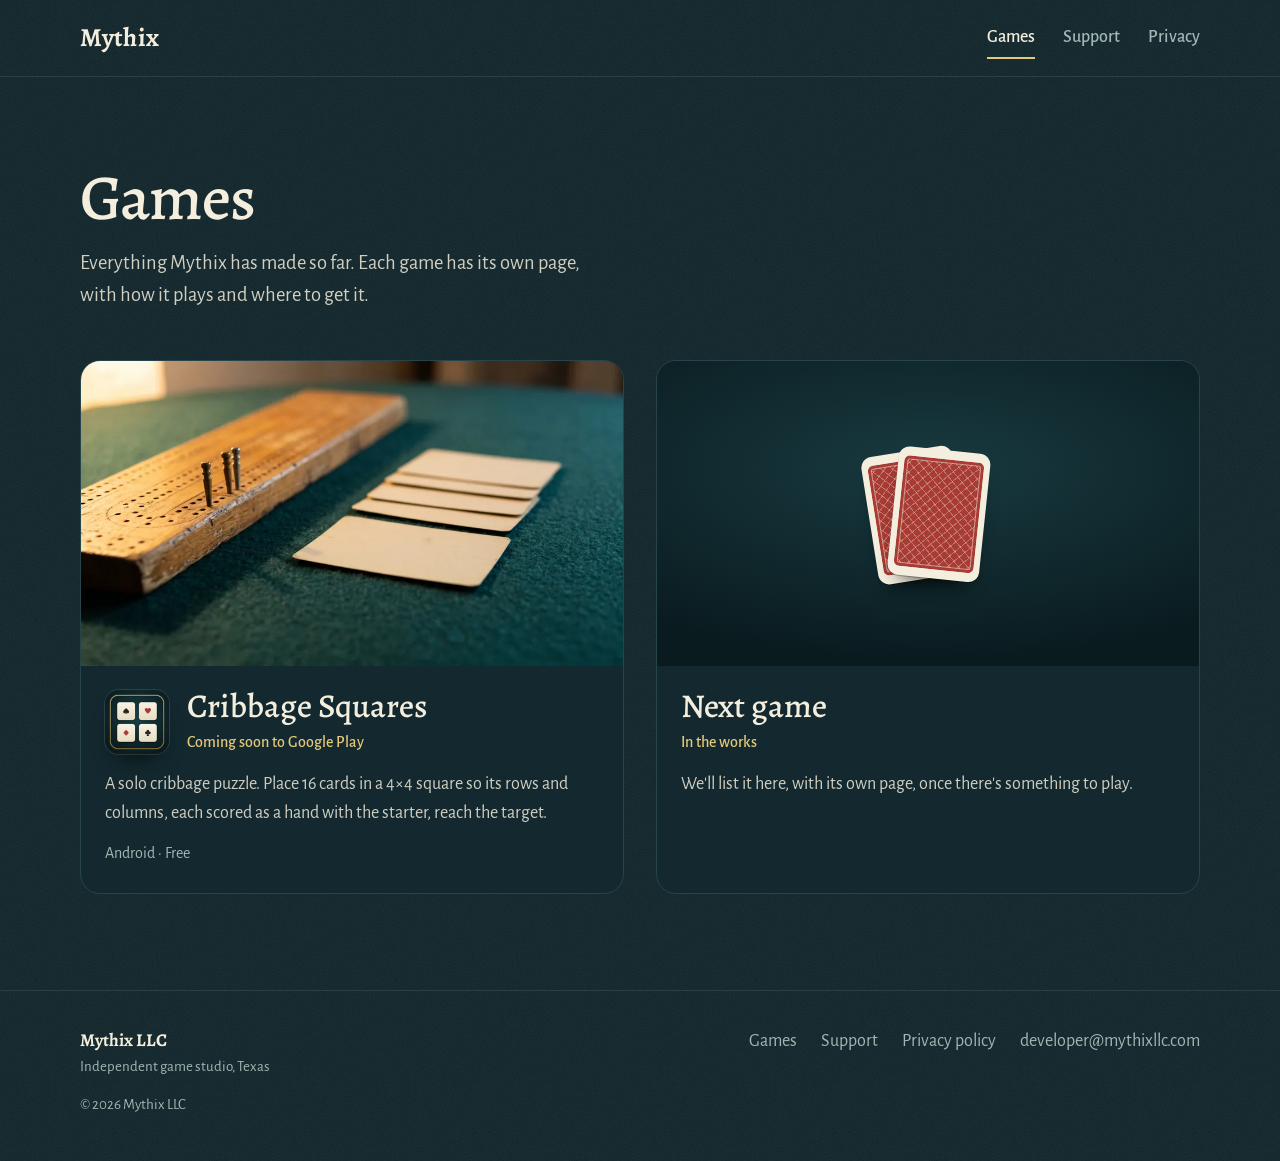
==== commit a3e84d08: "Redesign the site as a multi-game studio The home page now leads with the studio and a worktable pho" ====
--- a/games/index.html
+++ b/games/index.html
@@ -1,2 +1,2 @@
-<!DOCTYPE html><html lang="en"><head><meta charSet="utf-8"/><meta name="viewport" content="width=device-width, initial-scale=1"/><link rel="stylesheet" href="/_next/static/css/index.VzsFTNP9.css" data-rsc-css-href="/_next/static/css/index.VzsFTNP9.css" data-precedence="vite-rsc/importer-resources"/><link rel="modulepreload" fetchPriority="low" href="/_next/static/chunks/index-CFZSVS_D.js"/><script src="/_next/static/chunks/rolldown-runtime-C60lm6uB.js" type="module" async=""></script><script src="/_next/static/chunks/framework-BgSIrAUN.js" type="module" async=""></script><link rel="modulepreload" href="/_next/static/chunks/layout-segment-context-Se4v9vyB.js" crossorigin=""/><link rel="modulepreload" href="/_next/static/chunks/image-DU-IEete.js" crossorigin=""/><script>Object.assign(((self[Symbol.for("vinext.navigationRuntime")]??={bootstrap:{routeManifest:null},functions:{}}).bootstrap.rsc??={rsc:[]}),{params:{},nav:{"pathname":"/games","searchParams":[]}})</script><link rel="modulepreload" href="/_next/static/chunks/index-CFZSVS_D.js" />
-</head><body><div class="site-shell"><header class="site-header"><div class="wrap header-inner"><a class="brand" href="/" aria-label="Mythix LLC home"><span class="brand-mark" aria-hidden="true">M</span><span>MYTHIX LLC</span></a><nav aria-label="Primary navigation"><a href="/games">Games</a><a href="/#studio">Studio</a><a href="/support">Support</a><a href="/privacy">Privacy</a></nav></div></header><main><section class="subpage-hero wrap games-hero"><p class="eyebrow">Our catalogue</p><h1>Games made for one more turn.</h1><p class="hero-lede">We build focused games with rules you can grasp, choices you can grow into, and reasons to come back.</p></section><section class="section wrap" aria-labelledby="catalog-title"><div class="section-heading catalog-heading"><div><p class="eyebrow">Available titles</p><h2 id="catalog-title">The collection starts here.</h2></div><p>Cribbage Squares is our first game. New work will join this catalogue only when it is ready to be shown.</p></div><div class="games-grid"><article class="catalog-card"><a class="catalog-card-image" href="/games/cribbage-squares"><span>01</span><img src="/cribbage-squares-icon.png" alt="Cribbage Squares game icon" width="1024" height="1024" loading="lazy" decoding="async" data-nimg="1"/></a><div class="catalog-card-copy"><p class="game-status">Coming soon to mobile</p><h2>Cribbage Squares</h2><p>Place 16 cards, shape eight cribbage hands, and make every line count in a compact 4×4 puzzle.</p><a class="text-link" href="/games/cribbage-squares">View game →</a></div></article><article class="catalog-card future-card"><div class="future-symbol" aria-hidden="true"><i></i><i></i><i></i><i></i></div><div class="catalog-card-copy"><p class="game-status">The next chapter</p><h2>More games are taking shape.</h2><p>We are building for the long term. Future titles will appear here when there is something meaningful to share.</p></div></article></div></section></main><footer class="site-footer"><div class="wrap footer-inner"><div><a class="brand footer-brand" href="/" aria-label="Mythix LLC home"><span class="brand-mark" aria-hidden="true">M</span><span>MYTHIX LLC</span></a><p>Mythix LLC develops and publishes thoughtfully designed games.</p></div><div class="footer-links"><a href="/games">Games</a><a href="/support">Support</a><a href="/privacy">Privacy Policy</a><a href="mailto:developer@mythixllc.com">Contact</a></div><p class="copyright">© 2026 Mythix LLC. All rights reserved.</p></div></footer></div><!--$--><!--/$--><div hidden=""><!--$--><div hidden=""><title>Games | Mythix LLC</title><meta name="description" content="Explore games created by Mythix LLC, beginning with Cribbage Squares."><meta property="og:title" content="Mythix LLC — Thoughtful games, carefully made"><meta property="og:description" content="Meet Mythix LLC and discover Cribbage Squares, our first mobile game."><meta property="og:url" content="https://mythixllc.com"><meta property="og:site_name" content="Mythix LLC"><meta property="og:type" content="website"><meta property="og:image" content="https://mythixllc.com/og-studio.png"><meta property="og:image:width" content="1731"><meta property="og:image:height" content="909"><meta property="og:image:alt" content="Mythix LLC independent game studio"><meta name="twitter:card" content="summary_large_image"><meta name="twitter:title" content="Mythix LLC — Thoughtful games, carefully made"><meta name="twitter:description" content="Meet Mythix LLC and discover Cribbage Squares, our first mobile game."><meta name="twitter:image" content="https://mythixllc.com/og-studio.png"><link rel="shortcut icon" href="/favicon.svg"><link rel="icon" href="/favicon.svg"></div><!--/$--></div><script type="module" src="/_next/static/chunks/index-CFZSVS_D.js" id="_R_" async=""></script><script>((self[Symbol.for("vinext.navigationRuntime")]??={bootstrap:{routeManifest:null},functions:{}}).bootstrap.rsc??={rsc:[]}).rsc.push("4:I[\"8c0f216c4604\",[],\"Children\",1]\n")</script><script>((self[Symbol.for("vinext.navigationRuntime")]??={bootstrap:{routeManifest:null},functions:{}}).bootstrap.rsc??={rsc:[]}).rsc.push("5:I[\"593f344dc510\",[],\"GlobalErrorBoundary\",1]\n")</script><script>((self[Symbol.for("vinext.navigationRuntime")]??={bootstrap:{routeManifest:null},functions:{}}).bootstrap.rsc??={rsc:[]}).rsc.push("6:I[\"0b874ad30386\",[],\"default\",1]\n")</script><script>((self[Symbol.for("vinext.navigationRuntime")]??={bootstrap:{routeManifest:null},functions:{}}).bootstrap.rsc??={rsc:[]}).rsc.push("7:I[\"593f344dc510\",[],\"ErrorBoundary\",1]\n")</script><script>((self[Symbol.for("vinext.navigationRuntime")]??={bootstrap:{routeManifest:null},functions:{}}).bootstrap.rsc??={rsc:[]}).rsc.push("8:I[\"15c18cfaeeff\",[],\"LayoutSegmentProvider\",1]\n")</script><script>((self[Symbol.for("vinext.navigationRuntime")]??={bootstrap:{routeManifest:null},functions:{}}).bootstrap.rsc??={rsc:[]}).rsc.push("9:I[\"8c0f216c4604\",[],\"Slot\",1]\n")</script><script>((self[Symbol.for("vinext.navigationRuntime")]??={bootstrap:{routeManifest:null},functions:{}}).bootstrap.rsc??={rsc:[]}).rsc.push("a:I[\"9276801271d6\",[],\"AppRouterScrollTarget\",1]\n")</script><script>((self[Symbol.for("vinext.navigationRuntime")]??={bootstrap:{routeManifest:null},functions:{}}).bootstrap.rsc??={rsc:[]}).rsc.push("b:I[\"593f344dc510\",[],\"RedirectBoundary\",1]\n")</script><script>((self[Symbol.for("vinext.navigationRuntime")]??={bootstrap:{routeManifest:null},functions:{}}).bootstrap.rsc??={rsc:[]}).rsc.push("c:\"$Sreact.suspense\"\n")</script><script>((self[Symbol.for("vinext.navigationRuntime")]??={bootstrap:{routeManifest:null},functions:{}}).bootstrap.rsc??={rsc:[]}).rsc.push(":HL[\"/_next/static/css/index.VzsFTNP9.css\",\"style\"     ]\n")</script><script>((self[Symbol.for("vinext.navigationRuntime")]??={bootstrap:{routeManifest:null},functions:{}}).bootstrap.rsc??={rsc:[]}).rsc.push("0:{\"__route\":\"route:/games\",\"__interceptionContext\":null,\"__layoutIds\":[\"layout:/\"],\"__rootLayout\":\"/\",\"__sourcePage\":\"/games/page\",\"__vinext_streaming_metadata_body:route:/games\":\"$L1\",\"__vinext_streaming_metadata_outlet:route:/games\":\"$L2\",\"page:/games\":\"$L3\",\"layout:/\":[[[[\"$\",\"link\",\"css:/_next/static/css/index.VzsFTNP9.css\",{\"rel\":\"stylesheet\",\"precedence\":\"vite-rsc/importer-resources\",\"href\":\"/_next/static/css/index.VzsFTNP9.css\",\"data-rsc-css-href\":\"/_next/static/css/index.VzsFTNP9.css\"}],\"$undefined\"],[\"$\",\"html\",null,{\"lang\":\"en\",\"children\":[\"$\",\"body\",null,{\"children\":[\"$\",\"$L4\",null,{}]}]}]],null],\"route:/games\":[[[\"$\",\"meta\",null,{\"charSet\":\"utf-8\"}],null,[[\"$\",\"meta\",\"0\",{\"name\":\"viewport\",\"content\":\"width=device-width, initial-scale=1\"}]]],[\"$\",\"$L5\",null,{\"fallback\":\"$6\",\"children\":[\"$\",\"$L7\",null,{\"fallback\":\"$6\",\"children\":[\"$\",\"$L8\",null,{\"providerId\":\"layout:/\",\"segmentMap\":{\"children\":[\"games\"]},\"children\":[\"$\",\"$L9\",null,{\"id\":\"layout:/\",\"parallelSlots\":\"$undefined\",\"children\":[\"$\",\"$La\",null,{\"children\":[\"$\",\"$Lb\",null,{\"children\":[[\"$\",\"$L8\",null,{\"providerId\":\"page:/games\",\"segmentMap\":{\"children\":[\"__PAGE__\"]},\"children\":[\"$\",\"$L9\",null,{\"id\":\"page:/games\"}]}],[\"$\",\"$c\",null,{\"fallback\":null,\"children\":[\"$\",\"$L9\",null,{\"id\":\"__vinext_streaming_metadata_outlet:route:/games\"}]}]]}]}]}]}]}]}],null,[\"$\",\"div\",null,{\"hidden\":true,\"children\":[\"$\",\"$c\",null,{\"fallback\":null,\"children\":[\"$\",\"$L9\",null,{\"id\":\"__vinext_streaming_metadata_body:route:/games\"}]}]}]],\"__layoutFlags\":{\"layout:/\":\"s\"},\"__artifactCompatibility\":{\"schemaVersion\":1,\"graphVersion\":\"app-route-graph:7f51e1885e825828\",\"deploymentVersion\":\"9e55edb4-6c4b-41b4-ba5d-a55d28b42bfc\",\"appElementsSchemaVersion\":1,\"rscPayloadSchemaVersion\":1,\"rootBoundaryId\":\"/\",\"renderEpoch\":null},\"__renderObservation\":{\"schemaVersion\":1,\"output\":{\"kind\":\"app-rsc\",\"mountedSlotsFingerprint\":null,\"renderEpoch\":null,\"rootBoundaryId\":\"/\",\"routeId\":\"route:/games\"},\"completeness\":\"partial\",\"boundaryOutcome\":{\"kind\":\"unknown\"},\"requestApis\":[{\"kind\":\"connection\",\"status\":\"unknown\"},{\"kind\":\"cookies\",\"status\":\"unknown\"},{\"kind\":\"draftMode\",\"status\":\"unknown\"},{\"kind\":\"headers\",\"status\":\"observed\"},{\"kind\":\"params\",\"status\":\"unknown\"},{\"kind\":\"searchParams\",\"status\":\"unknown\"}],\"dynamicFetches\":[],\"cacheTags\":[\"/games\",\"_N_T_/games\",\"_N_T_/games/layout\",\"_N_T_/games/page\",\"_N_T_/layout\"],\"pathTags\":[\"/games\"],\"cacheability\":\"unknown\",\"downgrade\":{\"target\":\"freshRender\",\"reasons\":[{\"code\":\"CP_DOWNGRADE_CACHEABILITY_UNKNOWN\",\"target\":\"freshRender\"},{\"code\":\"CP_DOWNGRADE_INCOMPLETE_OBSERVATION\",\"completeness\":\"partial\",\"target\":\"freshRender\"},{\"code\":\"CP_DOWNGRADE_UNKNOWN_REQUEST_API\",\"requestApi\":\"connection\",\"target\":\"freshRender\"},{\"code\":\"CP_DOWNGRADE_UNKNOWN_REQUEST_API\",\"requestApi\":\"cookies\",\"target\":\"freshRender\"},{\"code\":\"CP_DOWNGRADE_UNKNOWN_REQUEST_API\",\"requestApi\":\"draftMode\",\"target\":\"freshRender\"},{\"code\":\"CP_DOWNGRADE_PRIVATE_REQUEST_API\",\"requestApi\":\"headers\",\"target\":\"private\"},{\"code\":\"CP_DOWNGRADE_UNKNOWN_REQUEST_API\",\"requestApi\":\"params\",\"target\":\"freshRender\"},{\"code\":\"CP_DOWNGRADE_UNKNOWN_REQUEST_API\",\"requestApi\":\"searchParams\",\"target\":\"freshRender\"}],\"fallback\":{\"kind\":\"breakerFallback\",\"code\":\"CP_PRIVATE_DYNAMIC_DOWNGRADE\",\"mode\":\"renderFresh\",\"scope\":\"affectedOutput\",\"fields\":{\"reasonCodes\":[\"CP_DOWNGRADE_CACHEABILITY_UNKNOWN\",\"CP_DOWNGRADE_INCOMPLETE_OBSERVATION\",\"CP_DOWNGRADE_UNKNOWN_REQUEST_API\",\"CP_DOWNGRADE_UNKNOWN_REQUEST_API\",\"CP_DOWNGRADE_UNKNOWN_REQUEST_API\",\"CP_DOWNGRADE_PRIVATE_REQUEST_API\",\"CP_DOWNGRADE_UNKNOWN_REQUEST_API\",\"CP_DOWNGRADE_UNKNOWN_REQUEST_API\"],\"target\":\"freshRender\"}},\"isPublicCacheCandidate\":false}}}\n")</script><script>((self[Symbol.for("vinext.navigationRuntime")]??={bootstrap:{routeManifest:null},functions:{}}).bootstrap.rsc??={rsc:[]}).rsc.push("d:T46f,")</script><script>((self[Symbol.for("vinext.navigationRuntime")]??={bootstrap:{routeManifest:null},functions:{}}).bootstrap.rsc??={rsc:[]}).rsc.push("\u003ctitle\u003eGames | Mythix LLC\u003c/title\u003e\u003cmeta name=\"description\" content=\"Explore games created by Mythix LLC, beginning with Cribbage Squares.\"\u003e\u003cmeta property=\"og:title\" content=\"Mythix LLC — Thoughtful games, carefully made\"\u003e\u003cmeta property=\"og:description\" content=\"Meet Mythix LLC and discover Cribbage Squares, our first mobile game.\"\u003e\u003cmeta property=\"og:url\" content=\"https://mythixllc.com\"\u003e\u003cmeta property=\"og:site_name\" content=\"Mythix LLC\"\u003e\u003cmeta property=\"og:type\" content=\"website\"\u003e\u003cmeta property=\"og:image\" content=\"https://mythixllc.com/og-studio.png\"\u003e\u003cmeta property=\"og:image:width\" content=\"1731\"\u003e\u003cmeta property=\"og:image:height\" content=\"909\"\u003e\u003cmeta property=\"og:image:alt\" content=\"Mythix LLC independent game studio\"\u003e\u003cmeta name=\"twitter:card\" content=\"summary_large_image\"\u003e\u003cmeta name=\"twitter:title\" content=\"Mythix LLC — Thoughtful games, carefully made\"\u003e\u003cmeta name=\"twitter:description\" content=\"Meet Mythix LLC and discover Cribbage Squares, our first mobile game.\"\u003e\u003cmeta name=\"twitter:image\" content=\"https://mythixllc.com/og-studio.png\"\u003e\u003clink rel=\"shortcut icon\" href=\"/favicon.svg\"\u003e\u003clink rel=\"icon\" href=\"/favicon.svg\"\u003e")</script><script>((self[Symbol.for("vinext.navigationRuntime")]??={bootstrap:{routeManifest:null},functions:{}}).bootstrap.rsc??={rsc:[]}).rsc.push("1:[\"$\",\"div\",null,{\"hidden\":true,\"dangerouslySetInnerHTML\":{\"__html\":\"$d\"}}]\n")</script><script>((self[Symbol.for("vinext.navigationRuntime")]??={bootstrap:{routeManifest:null},functions:{}}).bootstrap.rsc??={rsc:[]}).rsc.push("2:null\n")</script><script>((self[Symbol.for("vinext.navigationRuntime")]??={bootstrap:{routeManifest:null},functions:{}}).bootstrap.rsc??={rsc:[]}).rsc.push("e:I[\"9fb86276be8f\",[],\"default\",1]\n")</script><script>((self[Symbol.for("vinext.navigationRuntime")]??={bootstrap:{routeManifest:null},functions:{}}).bootstrap.rsc??={rsc:[]}).rsc.push("3:[\"$\",\"div\",null,{\"className\":\"site-shell\",\"children\":[[\"$\",\"header\",null,{\"className\":\"site-header\",\"children\":[\"$\",\"div\",null,{\"className\":\"wrap header-inner\",\"children\":[[\"$\",\"a\",null,{\"className\":\"brand\",\"href\":\"/\",\"aria-label\":\"Mythix LLC home\",\"children\":[[\"$\",\"span\",null,{\"className\":\"brand-mark\",\"aria-hidden\":\"true\",\"children\":\"M\"}],[\"$\",\"span\",null,{\"children\":\"MYTHIX LLC\"}]]}],[\"$\",\"nav\",null,{\"aria-label\":\"Primary navigation\",\"children\":[[\"$\",\"a\",null,{\"href\":\"/games\",\"children\":\"Games\"}],[\"$\",\"a\",null,{\"href\":\"/#studio\",\"children\":\"Studio\"}],[\"$\",\"a\",null,{\"href\":\"/support\",\"children\":\"Support\"}],[\"$\",\"a\",null,{\"href\":\"/privacy\",\"children\":\"Privacy\"}]]}]]}]}],[\"$\",\"main\",null,{\"children\":[[\"$\",\"section\",null,{\"className\":\"subpage-hero wrap games-hero\",\"children\":[[\"$\",\"p\",null,{\"className\":\"eyebrow\",\"children\":\"Our catalogue\"}],[\"$\",\"h1\",null,{\"children\":\"Games made for one more turn.\"}],[\"$\",\"p\",null,{\"className\":\"hero-lede\",\"children\":\"We build focused games with rules you can grasp, choices you can grow into, and reasons to come back.\"}]]}],[\"$\",\"section\",null,{\"className\":\"section wrap\",\"aria-labelledby\":\"catalog-title\",\"children\":[[\"$\",\"div\",null,{\"className\":\"section-heading catalog-heading\",\"children\":[[\"$\",\"div\",null,{\"children\":[[\"$\",\"p\",null,{\"className\":\"eyebrow\",\"children\":\"Available titles\"}],[\"$\",\"h2\",null,{\"id\":\"catalog-title\",\"children\":\"The collection starts here.\"}]]}],[\"$\",\"p\",null,{\"children\":\"Cribbage Squares is our first game. New work will join this catalogue only when it is ready to be shown.\"}]]}],[\"$\",\"div\",null,{\"className\":\"games-grid\",\"children\":[[[\"$\",\"article\",\"cribbage-squares\",{\"className\":\"catalog-card\",\"children\":[[\"$\",\"a\",null,{\"className\":\"catalog-card-image\",\"href\":\"/games/cribbage-squares\",\"children\":[[\"$\",\"span\",null,{\"children\":\"01\"}],[\"$\",\"$Le\",null,{\"src\":\"/cribbage-squares-icon.png\",\"alt\":\"Cribbage Squares game icon\",\"width\":1024,\"height\":1024,\"sizes\":\"(max-width: 680px) 70vw, 300px\"}]]}],[\"$\",\"div\",null,{\"className\":\"catalog-card-copy\",\"children\":[[\"$\",\"p\",null,{\"className\":\"game-status\",\"children\":\"Coming soon to mobile\"}],[\"$\",\"h2\",null,{\"children\":\"Cribbage Squares\"}],[\"$\",\"p\",null,{\"children\":\"Place 16 cards, shape eight cribbage hands, and make every line count in a compact 4×4 puzzle.\"}],[\"$\",\"a\",null,{\"className\":\"text-link\",\"href\":\"/games/cribbage-squares\",\"children\":\"View game →\"}]]}]]}]],[\"$\",\"article\",null,{\"className\":\"catalog-card future-card\",\"children\":[[\"$\",\"div\",null,{\"className\":\"future-symbol\",\"aria-hidden\":\"true\",\"children\":[[\"$\",\"i\",null,{}],[\"$\",\"i\",null,{}],[\"$\",\"i\",null,{}],[\"$\",\"i\",null,{}]]}],[\"$\",\"div\",null,{\"className\":\"catalog-card-copy\",\"children\":[[\"$\",\"p\",null,{\"className\":\"game-status\",\"children\":\"The next chapter\"}],[\"$\",\"h2\",null,{\"children\":\"More games are taking shape.\"}],[\"$\",\"p\",null,{\"children\":\"We are building for the long term. Future titles will appear here when there is something meaningful to share.\"}]]}]]}]]}]]}]]}],[\"$\",\"footer\",null,{\"className\":\"site-footer\",\"children\":[\"$\",\"div\",null,{\"className\":\"wrap footer-inner\",\"children\":[[\"$\",\"div\",null,{\"children\":[[\"$\",\"a\",null,{\"className\":\"brand footer-brand\",\"href\":\"/\",\"aria-label\":\"Mythix LLC home\",\"children\":[[\"$\",\"span\",null,{\"className\":\"brand-mark\",\"aria-hidden\":\"true\",\"children\":\"M\"}],[\"$\",\"span\",null,{\"children\":\"MYTHIX LLC\"}]]}],[\"$\",\"p\",null,{\"children\":\"Mythix LLC develops and publishes thoughtfully designed games.\"}]]}],[\"$\",\"div\",null,{\"className\":\"footer-links\",\"children\":[[\"$\",\"a\",null,{\"href\":\"/games\",\"children\":\"Games\"}],[\"$\",\"a\",null,{\"href\":\"/support\",\"children\":\"Support\"}],[\"$\",\"a\",null,{\"href\":\"/privacy\",\"children\":\"Privacy Policy\"}],[\"$\",\"a\",null,{\"href\":\"mailto:developer@mythixllc.com\",\"children\":\"Contact\"}]]}],[\"$\",\"p\",null,{\"className\":\"copyright\",\"children\":\"© 2026 Mythix LLC. All rights reserved.\"}]]}]}]]}]\n")</script><script>Object.assign(((self[Symbol.for("vinext.navigationRuntime")]??={bootstrap:{routeManifest:null},functions:{}}).bootstrap.rsc??={rsc:[]}),{"initialCacheKind":"dynamic"});((self[Symbol.for("vinext.navigationRuntime")]??={bootstrap:{routeManifest:null},functions:{}}).bootstrap.rsc??={rsc:[]}).done=true</script></body></html>+<!DOCTYPE html><html lang="en"><head><meta charSet="utf-8"/><meta name="viewport" content="width=device-width, initial-scale=1"/><link rel="preload" href="/images/cribbage-squares-icon.webp" as="image"/><link rel="stylesheet" href="/_next/static/css/index.Cne1I1T9.css" data-rsc-css-href="/_next/static/css/index.Cne1I1T9.css" data-precedence="vite-rsc/importer-resources"/><link rel="modulepreload" fetchPriority="low" href="/_next/static/chunks/index-CqzN860N.js"/><script src="/_next/static/chunks/rolldown-runtime-C60lm6uB.js" type="module" async=""></script><script src="/_next/static/chunks/framework-BgSIrAUN.js" type="module" async=""></script><link rel="modulepreload" href="/_next/static/chunks/layout-segment-context-B_TyPTzc.js" crossorigin=""/><title>Games | Mythix LLC</title><meta name="description" content="Games by Mythix LLC, starting with Cribbage Squares, a solo cribbage puzzle for Android."/><meta property="og:title" content="Mythix LLC, an independent game studio"/><meta property="og:description" content="Games for your phone from a small studio in Texas. The first, Cribbage Squares, is coming soon to Google Play."/><meta property="og:url" content="https://mythixllc.com"/><meta property="og:site_name" content="Mythix LLC"/><meta property="og:type" content="website"/><meta property="og:image" content="https://mythixllc.com/og-studio.png"/><meta property="og:image:width" content="1200"/><meta property="og:image:height" content="630"/><meta property="og:image:alt" content="The Mythix wordmark over a worktable with a cribbage board and cards"/><meta name="twitter:card" content="summary_large_image"/><meta name="twitter:title" content="Mythix LLC, an independent game studio"/><meta name="twitter:description" content="Games for your phone from a small studio in Texas. The first, Cribbage Squares, is coming soon to Google Play."/><meta name="twitter:image" content="https://mythixllc.com/og-studio.png"/><link rel="shortcut icon" href="/favicon.svg"/><link rel="icon" href="/favicon.svg"/><script>Object.assign(((self[Symbol.for("vinext.navigationRuntime")]??={bootstrap:{routeManifest:null},functions:{}}).bootstrap.rsc??={rsc:[]}),{params:{},nav:{"pathname":"/games","searchParams":[]}})</script><link rel="modulepreload" href="/_next/static/chunks/index-CqzN860N.js" />
+</head><body><svg width="0" height="0" style="position:absolute" aria-hidden="true" focusable="false"><defs><symbol id="suit-S" viewBox="0 0 24 24"><path d="M12 2.5C10 5.6 3.5 9.4 3.5 14.1c0 2.7 2.1 4.6 4.6 4.6 1.5 0 2.7-.6 3.3-1.5-.2 1.9-1 3.3-2.7 4.3h6.6c-1.7-1-2.5-2.4-2.7-4.3.6.9 1.8 1.5 3.3 1.5 2.5 0 4.6-1.9 4.6-4.6 0-4.7-6.5-8.5-8.5-11.6z"></path></symbol><symbol id="suit-H" viewBox="0 0 24 24"><path d="M12 21.2C6.4 16.6 2.6 13.2 2.6 8.6c0-3 2.3-5.3 5.2-5.3 1.8 0 3.3.9 4.2 2.4.9-1.5 2.4-2.4 4.2-2.4 2.9 0 5.2 2.3 5.2 5.3 0 4.6-3.8 8-9.4 12.6z"></path></symbol><symbol id="suit-D" viewBox="0 0 24 24"><path d="M12 2.2 19.6 12 12 21.8 4.4 12z"></path></symbol><symbol id="suit-C" viewBox="0 0 24 24"><circle cx="12" cy="7.1" r="4.3"></circle><circle cx="7.1" cy="13.4" r="4.3"></circle><circle cx="16.9" cy="13.4" r="4.3"></circle><circle cx="12" cy="12.2" r="2.4"></circle><path d="M11 12.5h2c0 4.1.8 6.7 3 9H8c2.2-2.3 3-4.9 3-9z"></path></symbol></defs></svg><div class="site-shell"><header class="site-header"><div class="wrap header-inner"><a class="wordmark" href="/" aria-label="Mythix LLC home">Mythix</a><nav aria-label="Primary"><a href="/games" aria-current="page">Games</a><a href="/support">Support</a><a href="/privacy">Privacy</a></nav></div></header><main><section class="page-intro wrap"><h1>Games</h1><p class="lede">Everything Mythix has made so far. Each game has its own page, with how it plays and where to get it.</p></section><section class="wrap game-grid catalog" aria-label="Game list"><article class="game-card"><a class="game-card-cover" href="/games/cribbage-squares" tabindex="-1" aria-hidden="true"><img src="/images/cribbage-board-1600.webp" srcSet="/images/cribbage-board-960.webp 960w, /images/cribbage-board-1600.webp 1600w" sizes="(max-width: 760px) 100vw, 540px" alt="" width="1600" height="893" loading="lazy"/></a><div class="game-card-body"><div class="game-id"><img class="app-icon" src="/images/cribbage-squares-icon.webp" alt="" width="192" height="192"/><div><h2 class="game-title"><a href="/games/cribbage-squares">Cribbage Squares</a></h2><p class="game-status">Coming soon to Google Play</p></div></div><p>A solo cribbage puzzle. Place 16 cards in a 4×4 square so its rows and columns, each scored as a hand with the starter, reach the target.</p><p class="note">Android · Free</p></div></article><article class="game-card is-next-game"><div class="game-card-cover"><span class="face-down" aria-hidden="true"><span class="card-back"></span><span class="card-back"></span></span></div><div class="game-card-body"><h2 class="game-title">Next game</h2><p class="game-status">In the works</p><p>We&#x27;ll list it here, with its own page, once there&#x27;s something to play.</p></div></article></section></main><footer class="site-footer"><div class="wrap footer-inner"><div><p class="footer-name">Mythix LLC</p><p class="footer-tag">Independent game studio, Texas</p></div><nav aria-label="Footer"><a href="/games">Games</a><a href="/support">Support</a><a href="/privacy">Privacy policy</a><a href="mailto:developer@mythixllc.com">developer@mythixllc.com</a></nav><p class="footer-legal">© 2026 Mythix LLC</p></div></footer></div><script type="module" src="/_next/static/chunks/index-CqzN860N.js" id="_R_" async=""></script><script>((self[Symbol.for("vinext.navigationRuntime")]??={bootstrap:{routeManifest:null},functions:{}}).bootstrap.rsc??={rsc:[]}).rsc.push("2:I[\"8c0f216c4604\",[],\"Children\",1]\n")</script><script>((self[Symbol.for("vinext.navigationRuntime")]??={bootstrap:{routeManifest:null},functions:{}}).bootstrap.rsc??={rsc:[]}).rsc.push("3:I[\"593f344dc510\",[],\"GlobalErrorBoundary\",1]\n")</script><script>((self[Symbol.for("vinext.navigationRuntime")]??={bootstrap:{routeManifest:null},functions:{}}).bootstrap.rsc??={rsc:[]}).rsc.push("4:I[\"0b874ad30386\",[],\"default\",1]\n")</script><script>((self[Symbol.for("vinext.navigationRuntime")]??={bootstrap:{routeManifest:null},functions:{}}).bootstrap.rsc??={rsc:[]}).rsc.push("5:I[\"593f344dc510\",[],\"ErrorBoundary\",1]\n")</script><script>((self[Symbol.for("vinext.navigationRuntime")]??={bootstrap:{routeManifest:null},functions:{}}).bootstrap.rsc??={rsc:[]}).rsc.push("6:I[\"15c18cfaeeff\",[],\"LayoutSegmentProvider\",1]\n")</script><script>((self[Symbol.for("vinext.navigationRuntime")]??={bootstrap:{routeManifest:null},functions:{}}).bootstrap.rsc??={rsc:[]}).rsc.push("7:I[\"8c0f216c4604\",[],\"Slot\",1]\n")</script><script>((self[Symbol.for("vinext.navigationRuntime")]??={bootstrap:{routeManifest:null},functions:{}}).bootstrap.rsc??={rsc:[]}).rsc.push("8:I[\"9276801271d6\",[],\"AppRouterScrollTarget\",1]\n")</script><script>((self[Symbol.for("vinext.navigationRuntime")]??={bootstrap:{routeManifest:null},functions:{}}).bootstrap.rsc??={rsc:[]}).rsc.push("9:I[\"593f344dc510\",[],\"RedirectBoundary\",1]\n")</script><script>((self[Symbol.for("vinext.navigationRuntime")]??={bootstrap:{routeManifest:null},functions:{}}).bootstrap.rsc??={rsc:[]}).rsc.push(":HL[\"/_next/static/css/index.Cne1I1T9.css\",\"style\"     ]\n")</script><script>((self[Symbol.for("vinext.navigationRuntime")]??={bootstrap:{routeManifest:null},functions:{}}).bootstrap.rsc??={rsc:[]}).rsc.push("0:{\"__route\":\"route:/games\",\"__interceptionContext\":null,\"__layoutIds\":[\"layout:/\"],\"__rootLayout\":\"/\",\"__sourcePage\":\"/games/page\",\"page:/games\":\"$L1\",\"layout:/\":[[[[\"$\",\"link\",\"css:/_next/static/css/index.Cne1I1T9.css\",{\"rel\":\"stylesheet\",\"precedence\":\"vite-rsc/importer-resources\",\"href\":\"/_next/static/css/index.Cne1I1T9.css\",\"data-rsc-css-href\":\"/_next/static/css/index.Cne1I1T9.css\"}],\"$undefined\"],[\"$\",\"html\",null,{\"lang\":\"en\",\"children\":[\"$\",\"body\",null,{\"children\":[[\"$\",\"svg\",null,{\"width\":\"0\",\"height\":\"0\",\"style\":{\"position\":\"absolute\"},\"aria-hidden\":\"true\",\"focusable\":\"false\",\"children\":[\"$\",\"defs\",null,{\"children\":[[\"$\",\"symbol\",null,{\"id\":\"suit-S\",\"viewBox\":\"0 0 24 24\",\"children\":[\"$\",\"path\",null,{\"d\":\"M12 2.5C10 5.6 3.5 9.4 3.5 14.1c0 2.7 2.1 4.6 4.6 4.6 1.5 0 2.7-.6 3.3-1.5-.2 1.9-1 3.3-2.7 4.3h6.6c-1.7-1-2.5-2.4-2.7-4.3.6.9 1.8 1.5 3.3 1.5 2.5 0 4.6-1.9 4.6-4.6 0-4.7-6.5-8.5-8.5-11.6z\"}]}],[\"$\",\"symbol\",null,{\"id\":\"suit-H\",\"viewBox\":\"0 0 24 24\",\"children\":[\"$\",\"path\",null,{\"d\":\"M12 21.2C6.4 16.6 2.6 13.2 2.6 8.6c0-3 2.3-5.3 5.2-5.3 1.8 0 3.3.9 4.2 2.4.9-1.5 2.4-2.4 4.2-2.4 2.9 0 5.2 2.3 5.2 5.3 0 4.6-3.8 8-9.4 12.6z\"}]}],[\"$\",\"symbol\",null,{\"id\":\"suit-D\",\"viewBox\":\"0 0 24 24\",\"children\":[\"$\",\"path\",null,{\"d\":\"M12 2.2 19.6 12 12 21.8 4.4 12z\"}]}],[\"$\",\"symbol\",null,{\"id\":\"suit-C\",\"viewBox\":\"0 0 24 24\",\"children\":[[\"$\",\"circle\",null,{\"cx\":\"12\",\"cy\":\"7.1\",\"r\":\"4.3\"}],[\"$\",\"circle\",null,{\"cx\":\"7.1\",\"cy\":\"13.4\",\"r\":\"4.3\"}],[\"$\",\"circle\",null,{\"cx\":\"16.9\",\"cy\":\"13.4\",\"r\":\"4.3\"}],[\"$\",\"circle\",null,{\"cx\":\"12\",\"cy\":\"12.2\",\"r\":\"2.4\"}],[\"$\",\"path\",null,{\"d\":\"M11 12.5h2c0 4.1.8 6.7 3 9H8c2.2-2.3 3-4.9 3-9z\"}]]}]]}]}],[\"$\",\"$L2\",null,{}]]}]}]],null],\"route:/games\":[[[\"$\",\"meta\",null,{\"charSet\":\"utf-8\"}],[[\"$\",\"title\",\"0\",{\"children\":\"Games | Mythix LLC\"}],[\"$\",\"meta\",\"1\",{\"name\":\"description\",\"content\":\"Games by Mythix LLC, starting with Cribbage Squares, a solo cribbage puzzle for Android.\"}],[\"$\",\"meta\",\"2\",{\"property\":\"og:title\",\"content\":\"Mythix LLC, an independent game studio\"}],[\"$\",\"meta\",\"3\",{\"property\":\"og:description\",\"content\":\"Games for your phone from a small studio in Texas. The first, Cribbage Squares, is coming soon to Google Play.\"}],[\"$\",\"meta\",\"4\",{\"property\":\"og:url\",\"content\":\"https://mythixllc.com\"}],[\"$\",\"meta\",\"5\",{\"property\":\"og:site_name\",\"content\":\"Mythix LLC\"}],[\"$\",\"meta\",\"6\",{\"property\":\"og:type\",\"content\":\"website\"}],[\"$\",\"meta\",\"7\",{\"property\":\"og:image\",\"content\":\"https://mythixllc.com/og-studio.png\"}],[\"$\",\"meta\",\"8\",{\"property\":\"og:image:width\",\"content\":\"1200\"}],[\"$\",\"meta\",\"9\",{\"property\":\"og:image:height\",\"content\":\"630\"}],[\"$\",\"meta\",\"10\",{\"property\":\"og:image:alt\",\"content\":\"The Mythix wordmark over a worktable with a cribbage board and cards\"}],[\"$\",\"meta\",\"11\",{\"name\":\"twitter:card\",\"content\":\"summary_large_image\"}],[\"$\",\"meta\",\"12\",{\"name\":\"twitter:title\",\"content\":\"Mythix LLC, an independent game studio\"}],[\"$\",\"meta\",\"13\",{\"name\":\"twitter:description\",\"content\":\"Games for your phone from a small studio in Texas. The first, Cribbage Squares, is coming soon to Google Play.\"}],[\"$\",\"meta\",\"14\",{\"name\":\"twitter:image\",\"content\":\"https://mythixllc.com/og-studio.png\"}],[\"$\",\"link\",\"15\",{\"rel\":\"shortcut icon\",\"href\":\"/favicon.svg\"}],[\"$\",\"link\",\"16\",{\"rel\":\"icon\",\"href\":\"/favicon.svg\"}]],[[\"$\",\"meta\",\"0\",{\"name\":\"viewport\",\"content\":\"width=device-width, initial-scale=1\"}]]],[\"$\",\"$L3\",null,{\"fallback\":\"$4\",\"children\":[\"$\",\"$L5\",null,{\"fallback\":\"$4\",\"children\":[\"$\",\"$L6\",null,{\"providerId\":\"layout:/\",\"segmentMap\":{\"children\":[\"games\"]},\"children\":[\"$\",\"$L7\",null,{\"id\":\"layout:/\",\"parallelSlots\":\"$undefined\",\"children\":[\"$\",\"$L8\",null,{\"children\":[\"$\",\"$L9\",null,{\"children\":[[\"$\",\"$L6\",null,{\"providerId\":\"page:/games\",\"segmentMap\":{\"children\":[\"__PAGE__\"]},\"children\":[\"$\",\"$L7\",null,{\"id\":\"page:/games\"}]}],null]}]}]}]}]}]}],null,null],\"__layoutFlags\":{\"layout:/\":\"s\"},\"__artifactCompatibility\":{\"schemaVersion\":1,\"graphVersion\":\"app-route-graph:7f51e1885e825828\",\"deploymentVersion\":\"b8a1b8c1-81b2-49cd-8036-7d8ac74e1b78\",\"appElementsSchemaVersion\":1,\"rscPayloadSchemaVersion\":1,\"rootBoundaryId\":\"/\",\"renderEpoch\":null},\"__renderObservation\":{\"schemaVersion\":1,\"output\":{\"kind\":\"app-rsc\",\"mountedSlotsFingerprint\":null,\"renderEpoch\":null,\"rootBoundaryId\":\"/\",\"routeId\":\"route:/games\"},\"completeness\":\"partial\",\"boundaryOutcome\":{\"kind\":\"unknown\"},\"requestApis\":[{\"kind\":\"connection\",\"status\":\"unknown\"},{\"kind\":\"cookies\",\"status\":\"unknown\"},{\"kind\":\"draftMode\",\"status\":\"unknown\"},{\"kind\":\"headers\",\"status\":\"observed\"},{\"kind\":\"params\",\"status\":\"unknown\"},{\"kind\":\"searchParams\",\"status\":\"unknown\"}],\"dynamicFetches\":[],\"cacheTags\":[\"/games\",\"_N_T_/games\",\"_N_T_/games/layout\",\"_N_T_/games/page\",\"_N_T_/layout\"],\"pathTags\":[\"/games\"],\"cacheability\":\"unknown\",\"downgrade\":{\"target\":\"freshRender\",\"reasons\":[{\"code\":\"CP_DOWNGRADE_CACHEABILITY_UNKNOWN\",\"target\":\"freshRender\"},{\"code\":\"CP_DOWNGRADE_INCOMPLETE_OBSERVATION\",\"completeness\":\"partial\",\"target\":\"freshRender\"},{\"code\":\"CP_DOWNGRADE_UNKNOWN_REQUEST_API\",\"requestApi\":\"connection\",\"target\":\"freshRender\"},{\"code\":\"CP_DOWNGRADE_UNKNOWN_REQUEST_API\",\"requestApi\":\"cookies\",\"target\":\"freshRender\"},{\"code\":\"CP_DOWNGRADE_UNKNOWN_REQUEST_API\",\"requestApi\":\"draftMode\",\"target\":\"freshRender\"},{\"code\":\"CP_DOWNGRADE_PRIVATE_REQUEST_API\",\"requestApi\":\"headers\",\"target\":\"private\"},{\"code\":\"CP_DOWNGRADE_UNKNOWN_REQUEST_API\",\"requestApi\":\"params\",\"target\":\"freshRender\"},{\"code\":\"CP_DOWNGRADE_UNKNOWN_REQUEST_API\",\"requestApi\":\"searchParams\",\"target\":\"freshRender\"}],\"fallback\":{\"kind\":\"breakerFallback\",\"code\":\"CP_PRIVATE_DYNAMIC_DOWNGRADE\",\"mode\":\"renderFresh\",\"scope\":\"affectedOutput\",\"fields\":{\"reasonCodes\":[\"CP_DOWNGRADE_CACHEABILITY_UNKNOWN\",\"CP_DOWNGRADE_INCOMPLETE_OBSERVATION\",\"CP_DOWNGRADE_UNKNOWN_REQUEST_API\",\"CP_DOWNGRADE_UNKNOWN_REQUEST_API\",\"CP_DOWNGRADE_UNKNOWN_REQUEST_API\",\"CP_DOWNGRADE_PRIVATE_REQUEST_API\",\"CP_DOWNGRADE_UNKNOWN_REQUEST_API\",\"CP_DOWNGRADE_UNKNOWN_REQUEST_API\"],\"target\":\"freshRender\"}},\"isPublicCacheCandidate\":false}}}\n")</script><script>((self[Symbol.for("vinext.navigationRuntime")]??={bootstrap:{routeManifest:null},functions:{}}).bootstrap.rsc??={rsc:[]}).rsc.push(":HL[\"/images/cribbage-squares-icon.webp\",\"image\"]\n")</script><script>((self[Symbol.for("vinext.navigationRuntime")]??={bootstrap:{routeManifest:null},functions:{}}).bootstrap.rsc??={rsc:[]}).rsc.push("1:[\"$\",\"div\",null,{\"className\":\"site-shell\",\"children\":[[\"$\",\"header\",null,{\"className\":\"site-header\",\"children\":[\"$\",\"div\",null,{\"className\":\"wrap header-inner\",\"children\":[[\"$\",\"a\",null,{\"className\":\"wordmark\",\"href\":\"/\",\"aria-label\":\"Mythix LLC home\",\"children\":\"Mythix\"}],[\"$\",\"nav\",null,{\"aria-label\":\"Primary\",\"children\":[[\"$\",\"a\",\"/games\",{\"href\":\"/games\",\"aria-current\":\"page\",\"children\":\"Games\"}],[\"$\",\"a\",\"/support\",{\"href\":\"/support\",\"aria-current\":\"$undefined\",\"children\":\"Support\"}],[\"$\",\"a\",\"/privacy\",{\"href\":\"/privacy\",\"aria-current\":\"$undefined\",\"children\":\"Privacy\"}]]}]]}]}],[\"$\",\"main\",null,{\"children\":[[\"$\",\"section\",null,{\"className\":\"page-intro wrap\",\"children\":[[\"$\",\"h1\",null,{\"children\":\"Games\"}],[\"$\",\"p\",null,{\"className\":\"lede\",\"children\":\"Everything Mythix has made so far. Each game has its own page, with how it plays and where to get it.\"}]]}],[\"$\",\"section\",null,{\"className\":\"wrap game-grid catalog\",\"aria-label\":\"Game list\",\"children\":[[[\"$\",\"article\",\"cribbage-squares\",{\"className\":\"game-card\",\"children\":[[\"$\",\"a\",null,{\"className\":\"game-card-cover\",\"href\":\"/games/cribbage-squares\",\"tabIndex\":-1,\"aria-hidden\":\"true\",\"children\":[\"$\",\"img\",null,{\"src\":\"/images/cribbage-board-1600.webp\",\"srcSet\":\"/images/cribbage-board-960.webp 960w, /images/cribbage-board-1600.webp 1600w\",\"sizes\":\"(max-width: 760px) 100vw, 540px\",\"alt\":\"\",\"width\":1600,\"height\":893,\"loading\":\"lazy\"}]}],[\"$\",\"div\",null,{\"className\":\"game-card-body\",\"children\":[[\"$\",\"div\",null,{\"className\":\"game-id\",\"children\":[[\"$\",\"img\",null,{\"className\":\"app-icon\",\"src\":\"/images/cribbage-squares-icon.webp\",\"alt\":\"\",\"width\":192,\"height\":192}],[\"$\",\"div\",null,{\"children\":[[\"$\",\"h2\",null,{\"className\":\"game-title\",\"children\":[\"$\",\"a\",null,{\"href\":\"/games/cribbage-squares\",\"children\":\"Cribbage Squares\"}]}],[\"$\",\"p\",null,{\"className\":\"game-status\",\"children\":\"Coming soon to Google Play\"}]]}]]}],[\"$\",\"p\",null,{\"children\":\"A solo cribbage puzzle. Place 16 cards in a 4×4 square so its rows and columns, each scored as a hand with the starter, reach the target.\"}],[\"$\",\"p\",null,{\"className\":\"note\",\"children\":\"Android · Free\"}]]}]]}]],[\"$\",\"article\",null,{\"className\":\"game-card is-next-game\",\"children\":[[\"$\",\"div\",null,{\"className\":\"game-card-cover\",\"children\":[\"$\",\"span\",null,{\"className\":\"face-down\",\"aria-hidden\":\"true\",\"children\":[[\"$\",\"span\",null,{\"className\":\"card-back\"}],[\"$\",\"span\",null,{\"className\":\"card-back\"}]]}]}],[\"$\",\"div\",null,{\"className\":\"game-card-body\",\"children\":[[\"$\",\"h2\",null,{\"className\":\"game-title\",\"children\":\"Next game\"}],[\"$\",\"p\",null,{\"className\":\"game-status\",\"children\":\"In the works\"}],[\"$\",\"p\",null,{\"children\":\"We'll list it here, with its own page, once there's something to play.\"}]]}]]}]]}]]}],[\"$\",\"footer\",null,{\"className\":\"site-footer\",\"children\":[\"$\",\"div\",null,{\"className\":\"wrap footer-inner\",\"children\":[[\"$\",\"div\",null,{\"children\":[[\"$\",\"p\",null,{\"className\":\"footer-name\",\"children\":\"Mythix LLC\"}],[\"$\",\"p\",null,{\"className\":\"footer-tag\",\"children\":\"Independent game studio, Texas\"}]]}],[\"$\",\"nav\",null,{\"aria-label\":\"Footer\",\"children\":[[\"$\",\"a\",null,{\"href\":\"/games\",\"children\":\"Games\"}],[\"$\",\"a\",null,{\"href\":\"/support\",\"children\":\"Support\"}],[\"$\",\"a\",null,{\"href\":\"/privacy\",\"children\":\"Privacy policy\"}],[\"$\",\"a\",null,{\"href\":\"mailto:developer@mythixllc.com\",\"children\":\"developer@mythixllc.com\"}]]}],[\"$\",\"p\",null,{\"className\":\"footer-legal\",\"children\":\"© 2026 Mythix LLC\"}]]}]}]]}]\n")</script><script>Object.assign(((self[Symbol.for("vinext.navigationRuntime")]??={bootstrap:{routeManifest:null},functions:{}}).bootstrap.rsc??={rsc:[]}),{"initialCacheKind":"dynamic"});((self[Symbol.for("vinext.navigationRuntime")]??={bootstrap:{routeManifest:null},functions:{}}).bootstrap.rsc??={rsc:[]}).done=true</script></body></html>
--- a/_next/static/css/index.Cne1I1T9.css
+++ b/_next/static/css/index.Cne1I1T9.css
@@ -0,0 +1 @@
+@font-face{font-family:Alegreya;font-style:normal;font-display:swap;font-weight:500;src:url(/_next/static/media/alegreya-latin-500-normal.C25lLdV_.woff2)format("woff2"),url(/_next/static/media/alegreya-latin-500-normal.B7TqNLeg.woff)format("woff")}@font-face{font-family:Alegreya;font-style:normal;font-display:swap;font-weight:700;src:url(/_next/static/media/alegreya-latin-700-normal.Vpz_43wJ.woff2)format("woff2"),url(/_next/static/media/alegreya-latin-700-normal.BS7r-qZs.woff)format("woff")}@font-face{font-family:Alegreya Sans;font-style:normal;font-display:swap;font-weight:400;src:url(/_next/static/media/alegreya-sans-latin-400-normal.DtLlO8BS.woff2)format("woff2"),url(/_next/static/media/alegreya-sans-latin-400-normal.DmA8jeke.woff)format("woff")}@font-face{font-family:Alegreya Sans;font-style:normal;font-display:swap;font-weight:500;src:url(/_next/static/media/alegreya-sans-latin-500-normal.DS713u5J.woff2)format("woff2"),url(/_next/static/media/alegreya-sans-latin-500-normal.vXxrTKJT.woff)format("woff")}@font-face{font-family:Alegreya Sans;font-style:normal;font-display:swap;font-weight:700;src:url(/_next/static/media/alegreya-sans-latin-700-normal.DEbcy2sF.woff2)format("woff2"),url(/_next/static/media/alegreya-sans-latin-700-normal.BnzUNlma.woff)format("woff")}:root{--felt:#0e2328;--felt-deep:#0a1b1f;--panel:#13292f;--panel-2:#1a2e33;--line:#27444a;--line-soft:#f4eede1a;--cream:#f4eede;--cream-soft:#f4eeded6;--paper:#f7f2e6;--ink:#26211c;--ink-soft:#5c5346;--red:#a83b34;--brass:#e3c878;--brass-light:#ecd58f;--mist:#9fb8b3;--cleared:#80d3ab;--serif:"Alegreya", Georgia, "Times New Roman", serif;--sans:"Alegreya Sans", "Segoe UI", Roboto, system-ui, sans-serif}*{box-sizing:border-box}html{background:var(--felt);scroll-behavior:smooth}body{color:var(--cream);background-color:var(--felt);font:400 1.125rem/1.6 var(--sans);-webkit-font-smoothing:antialiased;text-rendering:optimizelegibility;background-image:url("data:image/svg+xml,%3Csvg xmlns='http://www.w3.org/2000/svg' width='180' height='180'%3E%3Cfilter id='n'%3E%3CfeTurbulence type='fractalNoise' baseFrequency='.9' numOctaves='2' stitchTiles='stitch'/%3E%3CfeColorMatrix values='0 0 0 0 1 0 0 0 0 1 0 0 0 0 1 0 0 0 .07 0'/%3E%3C/filter%3E%3Crect width='180' height='180' filter='url(%23n)'/%3E%3C/svg%3E");margin:0}img{max-width:100%;height:auto;display:block}button,input{font:inherit}p{margin:0}a{color:inherit;text-underline-offset:.2em;text-decoration-color:#e3c8788c;text-decoration-thickness:1px}a:hover{-webkit-text-decoration-color:var(--brass);text-decoration-color:var(--brass)}:focus-visible{outline:2px solid var(--brass);outline-offset:3px;border-radius:4px}h1,h2,h3{font-family:var(--serif);margin:0;font-weight:500}h1{letter-spacing:-.012em;font-size:clamp(2.6rem,5vw,4.25rem);line-height:1.02}h2{font-size:clamp(1.9rem,3.2vw,2.6rem);line-height:1.1}h3{font-size:1.3125rem;font-weight:700;line-height:1.25}.wrap{width:min(1120px,100% - 48px);margin-inline:auto}.lede{max-width:38ch;color:var(--cream-soft);font-size:clamp(1.15rem,1.6vw,1.3125rem);line-height:1.55}.note{color:var(--mist);font-size:1rem}.btn{background:var(--brass);min-height:48px;color:var(--felt);font:700 1.0625rem/1 var(--sans);border-radius:10px;align-items:center;padding:0 22px;text-decoration:none;display:inline-flex;box-shadow:inset 0 -2px #0000002e}.btn:hover{background:var(--brass-light)}.site-header{border-bottom:1px solid var(--line-soft)}.header-inner{flex-wrap:wrap;justify-content:space-between;align-items:center;gap:8px 24px;min-height:76px;padding:12px 0;display:flex}.wordmark{font:700 1.625rem/1 var(--serif);letter-spacing:.005em;text-decoration:none}.site-header nav{flex-wrap:wrap;gap:4px 28px;display:flex}.site-header nav a{color:var(--mist);border-bottom:2px solid #0000;padding:6px 0;font-weight:500;text-decoration:none}.site-header nav a:hover,.site-header nav a[aria-current=page]{border-bottom-color:var(--brass);color:var(--cream)}.site-footer{border-top:1px solid var(--line-soft);padding:36px 0 44px}.footer-inner{flex-wrap:wrap;justify-content:space-between;align-items:baseline;gap:14px 32px;display:flex}.footer-name{font:700 1.125rem/1 var(--serif)}.footer-tag{color:var(--mist);margin-top:6px;font-size:.9375rem}.site-footer nav{flex-wrap:wrap;gap:8px 24px;display:flex}.site-footer nav a{color:var(--mist);text-decoration:none}.site-footer nav a:hover{color:var(--cream)}.footer-legal{width:100%;color:var(--mist);font-size:.9375rem}.studio-hero{grid-template-columns:minmax(0,5fr) minmax(0,7fr);align-items:center;gap:clamp(32px,5vw,72px);padding:clamp(32px,5vw,64px) 0 clamp(64px,8vw,104px);display:grid}.studio-hero h1{max-width:13ch;margin-bottom:24px;font-size:clamp(2.5rem,4.6vw,3.875rem)}.studio-photo{margin:0}.studio-photo img{aspect-ratio:3/2;object-fit:cover;border-radius:18px;width:100%;box-shadow:0 40px 70px -40px #000000d9}.feature-game{grid-template-columns:minmax(0,1fr) minmax(0,400px);align-items:center;gap:clamp(40px,7vw,96px);display:grid}.feature-copy{justify-items:start;gap:18px;max-width:34rem;display:grid}.feature-copy>p:not(.note){color:var(--cream-soft)}.feature-copy .actions{margin-top:8px}.quick-facts{flex-wrap:wrap;gap:12px 0;margin:6px 0 4px;padding:0;list-style:none;display:flex}.quick-facts li{border-left:1px solid var(--line);color:var(--mist);gap:4px;padding:0 24px;font-size:.9375rem;display:grid}.quick-facts li:first-child{border-left:0;padding-left:0}.quick-facts strong{color:var(--cream);font:500 2rem/1 var(--serif);font-variant-numeric:lining-nums}.next-strip{border-top:1px solid var(--line-soft);align-items:center;gap:32px;margin-top:clamp(56px,7vw,88px);padding-top:clamp(32px,4vw,44px);display:flex}.next-strip p{color:var(--cream-soft);margin-top:6px}.actions{flex-wrap:wrap;align-items:center;gap:14px 24px;margin-top:36px;display:flex}.section{border-top:1px solid var(--line-soft);padding:clamp(64px,8vw,104px) 0}.section-intro{gap:14px;max-width:46rem;margin-bottom:40px;display:grid}.section-intro p{max-width:60ch;color:var(--cream-soft)}.screens{grid-template-columns:repeat(3,minmax(0,1fr));gap:clamp(20px,3vw,40px);max-width:880px;display:grid}.screens-five{grid-template-columns:repeat(5,minmax(0,1fr));max-width:none}.screen{align-content:start;gap:14px;margin:0;display:grid}.screen img{border:1px solid var(--line);background:var(--felt-deep);border-radius:20px;width:100%}.screen figcaption{color:var(--mist);font-size:1rem;line-height:1.45}.studio{grid-template-columns:minmax(0,1.1fr) minmax(0,.9fr);gap:clamp(32px,6vw,88px);display:grid}.studio-copy{align-content:start;gap:18px;max-width:36rem;display:grid}.studio-copy p{color:var(--cream-soft)}.contacts{border-top:1px solid var(--line);align-content:start;margin:0;display:grid}.contacts div{border-bottom:1px solid var(--line);gap:4px;padding:18px 0;display:grid}.contacts dt{color:var(--mist);font-size:.9375rem}.contacts dd{margin:0;font-size:1.125rem}.contacts dd span{color:var(--mist)}.game-id{align-items:center;gap:18px;display:flex}.app-icon{border-radius:22%;flex:none;width:72px;height:72px;box-shadow:0 0 0 1px #f4eede1f,0 14px 24px -14px #000000e6}.game-title{font:500 clamp(1.75rem, 2.6vw, 2.25rem)/1.1 var(--serif)}.game-title a{text-decoration:none}.game-title a:hover{text-decoration:underline;-webkit-text-decoration-color:var(--brass);text-decoration-color:var(--brass)}.game-status{color:var(--brass);margin-top:6px;font-size:1rem;font-weight:500}.game-grid{grid-template-columns:repeat(auto-fill,minmax(min(100%,420px),1fr));gap:clamp(20px,3vw,32px);display:grid}#games .game-grid{margin-top:clamp(48px,6vw,72px)}.catalog{padding-bottom:96px}.game-card{border:1px solid var(--line);background:var(--panel);border-radius:20px;grid-template-rows:auto 1fr;display:grid;overflow:hidden}.game-card-cover{aspect-ratio:16/9;background:var(--felt-deep);place-items:center;display:grid;overflow:hidden}.game-card-cover img{object-fit:cover;width:100%;height:100%;transition:transform .5s}.game-card:hover .game-card-cover img{transform:scale(1.03)}.game-card-body{align-content:start;gap:14px;padding:22px 24px 26px;display:grid}.game-card-body>p:not(.game-status):not(.note){color:var(--cream-soft)}.game-card-body .app-icon{width:64px;height:64px}.is-next-game .game-card-cover{background:radial-gradient(120% 90% at 50% 35%, #183a40 0%, var(--felt-deep) 70%)}.is-next-game .game-card-body>.game-status{margin-top:-8px}.face-down{--w:58px;width:calc(var(--w) * 1.5);height:calc(var(--w) * 1.5);flex:none;display:block;position:relative}.game-card-cover .face-down{--w:92px}.card-back{width:var(--w);aspect-ratio:5/7;border-radius:calc(var(--w) * .12);background:var(--cream);position:absolute;top:50%;left:50%;transform:translate(-50%,-50%)rotate(-9deg)translate(-14%);box-shadow:0 1px #00000040,0 12px 20px -12px #000c}.card-back+.card-back{transform:translate(-50%,-50%)rotate(6deg)translate(12%)}.card-back:before{content:"";border-radius:calc(var(--w) * .06);background:repeating-linear-gradient(45deg, #f4eede4d 0 1px, transparent 1px 7px), repeating-linear-gradient(-45deg, #f4eede4d 0 1px, transparent 1px 7px), var(--red);box-shadow:inset 0 0 0 3px var(--red), inset 0 0 0 4px #f4eede80;position:absolute;inset:7%}.table{margin:0}.board{border:1px solid var(--line);background:var(--panel);border-radius:22px;padding:16px 16px 14px;box-shadow:0 34px 60px -34px #000000bf}.board-head{border:1px solid var(--line);background:var(--panel-2);border-radius:14px;grid-template-columns:minmax(0,1fr) auto;align-items:center;gap:8px 16px;padding:12px 14px 14px;display:grid}.board-status{color:var(--mist);font-size:.9375rem}.board-score{color:var(--mist);grid-area:1/2/span 2;font-size:1rem}.board-score span{color:var(--cream);font:500 2.25rem/1 var(--serif);font-variant-numeric:lining-nums tabular-nums}.board-meter{background:#ffffff14;border-radius:3px;height:6px;display:block;overflow:hidden}.board-meter i{background:var(--brass);height:100%;transition:width .35s;display:block}.table.is-cleared .board-meter i{background:var(--cleared)}.table.is-cleared .board-status{color:var(--cleared)}.board-queue{grid-template-columns:repeat(3,minmax(0,62px));justify-content:center;gap:16px;margin:16px 0 14px;display:grid}.slot{justify-items:center;gap:6px;display:grid}.slot>span:first-child{color:var(--mist);font-size:.875rem}.slot>.card,.slot>.cell{width:100%}.board-grid{gap:8px;display:grid}.board-row{grid-template-columns:repeat(4,minmax(0,1fr)) 28px;align-items:center;gap:8px;display:grid}.cell{aspect-ratio:5/7;border:1px solid var(--line);background:#00000024;border-radius:8px;display:block}.cell>.card{width:calc(100% + 2px);margin:-1px}.line-score{color:var(--brass);font:500 1.0625rem/1 var(--serif);font-variant-numeric:lining-nums tabular-nums;text-align:center}.board-cols .line-score{padding-top:2px}.line-score.sigma{color:var(--mist)}.table figcaption{color:var(--mist);justify-content:space-between;align-items:baseline;gap:16px;margin-top:14px;font-size:.9375rem;line-height:1.45;display:flex}.board-toggle{border:1px solid var(--line);color:var(--cream);font:500 .9375rem/1 var(--sans);cursor:pointer;background:0 0;border-radius:8px;flex:none;padding:7px 14px}.board-toggle:hover{border-color:var(--brass)}.card{aspect-ratio:5/7;background:var(--cream);width:100%;color:var(--ink);border-radius:8px;place-items:center;display:grid;position:relative;box-shadow:0 1px #00000040,0 6px 14px -8px #0009}.card b{font:700 clamp(.75rem, 1.6vw, .95rem)/1 var(--serif);font-variant-numeric:lining-nums;position:absolute;top:7%;left:11%}.card svg{fill:currentColor;width:46%;height:auto;margin-top:14%}.card.is-red{color:var(--red)}.card.is-starter{box-shadow:0 0 0 2px var(--brass), 0 6px 14px -8px #0009}.card.is-next{box-shadow:0 0 0 2px #e3c878cc,0 0 18px #e3c87859}.card.is-new{animation:.34s cubic-bezier(.2,.8,.25,1) both card-drop}@keyframes card-drop{0%{opacity:0;transform:translateY(-10px)scale(1.06)}to{opacity:1;transform:none}}.card-small{border-radius:6px;width:40px}.card-small b{font-size:.8125rem}.game-top{padding-top:clamp(20px,3vw,36px)}.game-banner{background:var(--felt-deep);border-radius:22px;margin:0;overflow:hidden}.game-banner img{aspect-ratio:21/8;object-fit:cover;width:100%}.game-intro{grid-template-columns:minmax(0,1fr) minmax(0,240px);align-items:center;gap:clamp(32px,6vw,96px);padding:clamp(36px,5vw,64px) 0 clamp(56px,7vw,88px);display:grid}.game-intro .game-id{margin-bottom:26px}.game-intro .app-icon{width:96px;height:96px}.game-intro h1.game-title{font-size:clamp(2.5rem,4.8vw,3.75rem)}.game-intro .lede{max-width:42ch}.game-intro .note{margin-top:22px}.round-layout{grid-template-columns:minmax(0,1fr) minmax(0,400px);align-items:start;gap:clamp(40px,7vw,96px);display:grid}.steps{counter-reset:step;grid-template-columns:repeat(4,minmax(0,1fr));gap:32px;margin:0;padding:0;list-style:none;display:grid}.steps li{counter-increment:step;align-content:start;gap:10px;display:grid}.steps li:before{content:counter(step);color:var(--brass);font:500 1.75rem/1 var(--serif)}.steps p{color:var(--cream-soft)}.steps-stack{grid-template-columns:minmax(0,1fr);gap:30px;max-width:34rem}.steps-stack li{grid-template-columns:2.25rem minmax(0,1fr);gap:6px 14px}.steps-stack li:before{grid-row:1/span 2}.scoring{gap:12px;max-width:860px;margin:0;padding:0;list-style:none;display:grid}.score-rule{border:1px solid var(--line);border-left:4px solid var(--tone);background:var(--panel);border-radius:12px;grid-template-columns:minmax(0,1fr) auto;grid-template-areas:"head hand""rule hand";align-items:center;gap:6px 28px;padding:18px 20px;display:grid}.score-rule-head{grid-area:head;align-items:baseline;gap:12px;display:flex}.score-rule h3{color:var(--tone)}.points{color:var(--mist);font-size:.9375rem}.score-rule p{color:var(--cream-soft);grid-area:rule;font-size:1.0625rem}.hand{grid-area:hand;align-items:center;gap:6px;display:flex}.hand-note{color:var(--mist);margin-left:6px;font-size:.875rem}.tone-fifteen{--tone:#fec568}.tone-pair{--tone:#e9938c}.tone-run{--tone:#80d3ab}.tone-flush{--tone:#8ac1f8}.tone-nobs{--tone:#d5abf3}.facts{grid-template-columns:repeat(2,minmax(0,1fr));gap:0 48px;max-width:980px;margin:0;padding:0;list-style:none;display:grid}.facts li{border-top:1px solid var(--line);color:var(--cream-soft);padding:16px 0}.facts strong{color:var(--cream);font-weight:700}.help-row{gap:14px;display:grid}.help-row p{max-width:60ch;color:var(--cream-soft)}.page-intro{gap:18px;padding:clamp(48px,7vw,88px) 0 clamp(32px,4vw,48px);display:grid}.page-intro .lede{max-width:46ch}.sheet{background:var(--paper);color:var(--ink);border-radius:16px;padding:clamp(24px,4vw,48px);box-shadow:0 30px 60px -36px #000000b3}.sheet h2{margin-bottom:8px;font-size:clamp(1.6rem,2.6vw,2rem)}.sheet a{text-decoration-color:#26211c66}.sheet a:hover{-webkit-text-decoration-color:var(--ink);text-decoration-color:var(--ink)}.support-layout{grid-template-columns:minmax(0,1fr) minmax(0,320px);align-items:start;gap:clamp(28px,5vw,64px);padding-bottom:96px;display:grid}.faq-item{border-top:1px solid #26211c24;padding:20px 0}.faq-item:first-child{border-top:0}.faq-item h3{margin-bottom:6px;font-size:1.1875rem}.faq-item p{color:var(--ink-soft)}.support-contact{justify-items:start;gap:16px;display:grid;position:sticky;top:24px}.support-contact h2{font-size:1.75rem}.support-contact p{color:var(--cream-soft)}.support-contact .note{color:var(--mist)}.language-jump{flex-wrap:wrap;gap:8px 20px;display:flex}.legal-wrap{grid-template-columns:200px minmax(0,1fr);align-items:start;gap:clamp(24px,4vw,56px);padding-bottom:96px;display:grid}.legal-nav{gap:10px;display:grid;position:sticky;top:24px}.legal-nav a{color:var(--mist)}.legal-sheet{max-width:780px}.legal-doc+.legal-doc{border-top:1px solid #26211c29;margin-top:56px;padding-top:48px}.doc-lang{color:var(--ink-soft);margin-bottom:6px;font-size:.9375rem}.legal-doc h2{margin-bottom:6px;font-size:2rem}.legal-meta{color:var(--ink-soft);margin-bottom:20px}.legal-doc h3{margin:28px 0 8px;font-size:1.25rem}.legal-doc p,.legal-doc li{color:#3b342b;line-height:1.65}.legal-doc p+p{margin-top:12px}.legal-doc ul{margin:8px 0;padding-left:1.2em}[lang=zh-CN]{font-family:var(--sans), "PingFang SC", "Microsoft YaHei", "Noto Sans CJK SC", sans-serif}@media (max-width:900px){.studio-hero,.feature-game,.round-layout,.studio,.game-intro,.support-layout,.legal-wrap{grid-template-columns:minmax(0,1fr)}.studio-hero h1{max-width:16ch}.feature-game .table,.round-layout .table{max-width:420px}.game-banner img{aspect-ratio:16/9}.game-intro .screen-lead{max-width:260px}.steps{grid-template-columns:repeat(2,minmax(0,1fr))}.screens,.screens-five{scroll-snap-type:x mandatory;gap:16px;max-width:none;padding-bottom:12px;display:flex;overflow-x:auto}.screens .screen{scroll-snap-align:start;flex:0 0 min(62%,260px)}.support-contact,.legal-nav{position:static}.legal-nav{flex-wrap:wrap;gap:8px 20px;display:flex}}@media (max-width:600px){.wrap{width:calc(100% - 32px)}.header-inner{min-height:0;padding:16px 0 12px}.site-header nav{gap:4px 20px}.steps,.facts{grid-template-columns:minmax(0,1fr)}.score-rule{grid-template-columns:minmax(0,1fr);grid-template-areas:"head""rule""hand"}.game-id{gap:14px}.app-icon,.game-card-body .app-icon{width:56px;height:56px}.game-intro .app-icon{width:72px;height:72px}.game-banner{border-radius:16px}.next-strip{gap:20px}.face-down{--w:46px}.board{border-radius:18px;padding:12px 12px 10px}.board-row{grid-template-columns:repeat(4,minmax(0,1fr)) 24px;gap:6px}.board-grid{gap:6px}.table figcaption{flex-direction:column;align-items:flex-start}}@media (prefers-reduced-motion:reduce){html{scroll-behavior:auto}.card.is-new{animation:none}.game-card-cover img,.board-meter i{transition:none}}
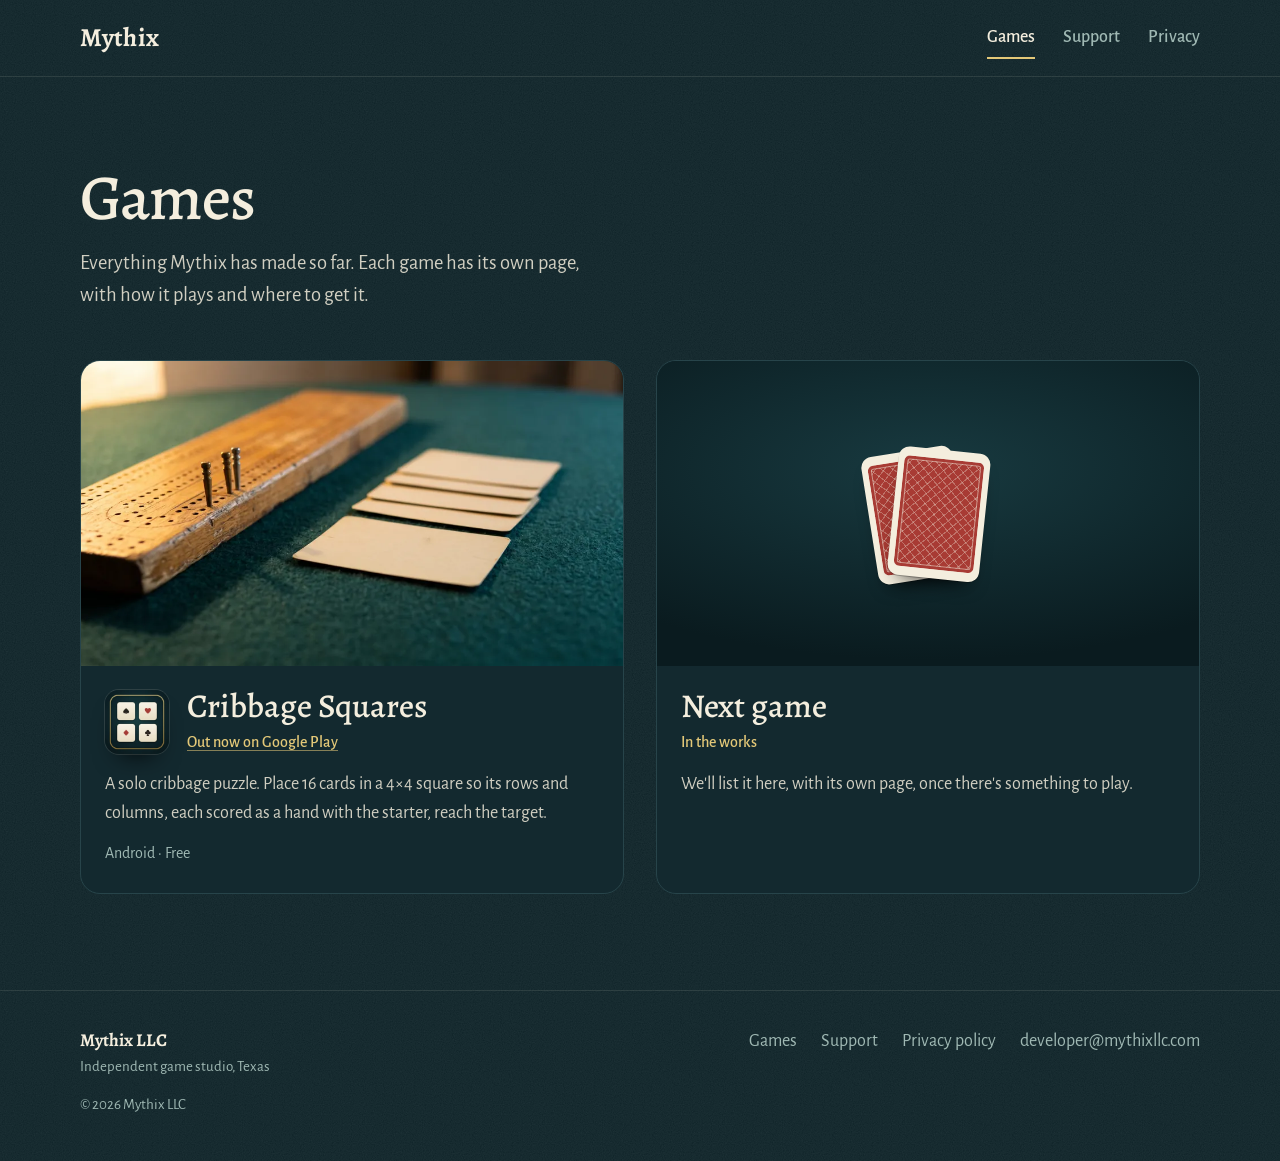
==== commit 7a9888bc: "Link Cribbage Squares to its Google Play listing Replace 'Coming soon to Google Play' with 'Out now " ====
--- a/games/index.html
+++ b/games/index.html
@@ -1,2 +1,2 @@
-<!DOCTYPE html><html lang="en"><head><meta charSet="utf-8"/><meta name="viewport" content="width=device-width, initial-scale=1"/><link rel="preload" href="/images/cribbage-squares-icon.webp" as="image"/><link rel="stylesheet" href="/_next/static/css/index.Cne1I1T9.css" data-rsc-css-href="/_next/static/css/index.Cne1I1T9.css" data-precedence="vite-rsc/importer-resources"/><link rel="modulepreload" fetchPriority="low" href="/_next/static/chunks/index-CqzN860N.js"/><script src="/_next/static/chunks/rolldown-runtime-C60lm6uB.js" type="module" async=""></script><script src="/_next/static/chunks/framework-BgSIrAUN.js" type="module" async=""></script><link rel="modulepreload" href="/_next/static/chunks/layout-segment-context-B_TyPTzc.js" crossorigin=""/><title>Games | Mythix LLC</title><meta name="description" content="Games by Mythix LLC, starting with Cribbage Squares, a solo cribbage puzzle for Android."/><meta property="og:title" content="Mythix LLC, an independent game studio"/><meta property="og:description" content="Games for your phone from a small studio in Texas. The first, Cribbage Squares, is coming soon to Google Play."/><meta property="og:url" content="https://mythixllc.com"/><meta property="og:site_name" content="Mythix LLC"/><meta property="og:type" content="website"/><meta property="og:image" content="https://mythixllc.com/og-studio.png"/><meta property="og:image:width" content="1200"/><meta property="og:image:height" content="630"/><meta property="og:image:alt" content="The Mythix wordmark over a worktable with a cribbage board and cards"/><meta name="twitter:card" content="summary_large_image"/><meta name="twitter:title" content="Mythix LLC, an independent game studio"/><meta name="twitter:description" content="Games for your phone from a small studio in Texas. The first, Cribbage Squares, is coming soon to Google Play."/><meta name="twitter:image" content="https://mythixllc.com/og-studio.png"/><link rel="shortcut icon" href="/favicon.svg"/><link rel="icon" href="/favicon.svg"/><script>Object.assign(((self[Symbol.for("vinext.navigationRuntime")]??={bootstrap:{routeManifest:null},functions:{}}).bootstrap.rsc??={rsc:[]}),{params:{},nav:{"pathname":"/games","searchParams":[]}})</script><link rel="modulepreload" href="/_next/static/chunks/index-CqzN860N.js" />
-</head><body><svg width="0" height="0" style="position:absolute" aria-hidden="true" focusable="false"><defs><symbol id="suit-S" viewBox="0 0 24 24"><path d="M12 2.5C10 5.6 3.5 9.4 3.5 14.1c0 2.7 2.1 4.6 4.6 4.6 1.5 0 2.7-.6 3.3-1.5-.2 1.9-1 3.3-2.7 4.3h6.6c-1.7-1-2.5-2.4-2.7-4.3.6.9 1.8 1.5 3.3 1.5 2.5 0 4.6-1.9 4.6-4.6 0-4.7-6.5-8.5-8.5-11.6z"></path></symbol><symbol id="suit-H" viewBox="0 0 24 24"><path d="M12 21.2C6.4 16.6 2.6 13.2 2.6 8.6c0-3 2.3-5.3 5.2-5.3 1.8 0 3.3.9 4.2 2.4.9-1.5 2.4-2.4 4.2-2.4 2.9 0 5.2 2.3 5.2 5.3 0 4.6-3.8 8-9.4 12.6z"></path></symbol><symbol id="suit-D" viewBox="0 0 24 24"><path d="M12 2.2 19.6 12 12 21.8 4.4 12z"></path></symbol><symbol id="suit-C" viewBox="0 0 24 24"><circle cx="12" cy="7.1" r="4.3"></circle><circle cx="7.1" cy="13.4" r="4.3"></circle><circle cx="16.9" cy="13.4" r="4.3"></circle><circle cx="12" cy="12.2" r="2.4"></circle><path d="M11 12.5h2c0 4.1.8 6.7 3 9H8c2.2-2.3 3-4.9 3-9z"></path></symbol></defs></svg><div class="site-shell"><header class="site-header"><div class="wrap header-inner"><a class="wordmark" href="/" aria-label="Mythix LLC home">Mythix</a><nav aria-label="Primary"><a href="/games" aria-current="page">Games</a><a href="/support">Support</a><a href="/privacy">Privacy</a></nav></div></header><main><section class="page-intro wrap"><h1>Games</h1><p class="lede">Everything Mythix has made so far. Each game has its own page, with how it plays and where to get it.</p></section><section class="wrap game-grid catalog" aria-label="Game list"><article class="game-card"><a class="game-card-cover" href="/games/cribbage-squares" tabindex="-1" aria-hidden="true"><img src="/images/cribbage-board-1600.webp" srcSet="/images/cribbage-board-960.webp 960w, /images/cribbage-board-1600.webp 1600w" sizes="(max-width: 760px) 100vw, 540px" alt="" width="1600" height="893" loading="lazy"/></a><div class="game-card-body"><div class="game-id"><img class="app-icon" src="/images/cribbage-squares-icon.webp" alt="" width="192" height="192"/><div><h2 class="game-title"><a href="/games/cribbage-squares">Cribbage Squares</a></h2><p class="game-status">Coming soon to Google Play</p></div></div><p>A solo cribbage puzzle. Place 16 cards in a 4×4 square so its rows and columns, each scored as a hand with the starter, reach the target.</p><p class="note">Android · Free</p></div></article><article class="game-card is-next-game"><div class="game-card-cover"><span class="face-down" aria-hidden="true"><span class="card-back"></span><span class="card-back"></span></span></div><div class="game-card-body"><h2 class="game-title">Next game</h2><p class="game-status">In the works</p><p>We&#x27;ll list it here, with its own page, once there&#x27;s something to play.</p></div></article></section></main><footer class="site-footer"><div class="wrap footer-inner"><div><p class="footer-name">Mythix LLC</p><p class="footer-tag">Independent game studio, Texas</p></div><nav aria-label="Footer"><a href="/games">Games</a><a href="/support">Support</a><a href="/privacy">Privacy policy</a><a href="mailto:developer@mythixllc.com">developer@mythixllc.com</a></nav><p class="footer-legal">© 2026 Mythix LLC</p></div></footer></div><script type="module" src="/_next/static/chunks/index-CqzN860N.js" id="_R_" async=""></script><script>((self[Symbol.for("vinext.navigationRuntime")]??={bootstrap:{routeManifest:null},functions:{}}).bootstrap.rsc??={rsc:[]}).rsc.push("2:I[\"8c0f216c4604\",[],\"Children\",1]\n")</script><script>((self[Symbol.for("vinext.navigationRuntime")]??={bootstrap:{routeManifest:null},functions:{}}).bootstrap.rsc??={rsc:[]}).rsc.push("3:I[\"593f344dc510\",[],\"GlobalErrorBoundary\",1]\n")</script><script>((self[Symbol.for("vinext.navigationRuntime")]??={bootstrap:{routeManifest:null},functions:{}}).bootstrap.rsc??={rsc:[]}).rsc.push("4:I[\"0b874ad30386\",[],\"default\",1]\n")</script><script>((self[Symbol.for("vinext.navigationRuntime")]??={bootstrap:{routeManifest:null},functions:{}}).bootstrap.rsc??={rsc:[]}).rsc.push("5:I[\"593f344dc510\",[],\"ErrorBoundary\",1]\n")</script><script>((self[Symbol.for("vinext.navigationRuntime")]??={bootstrap:{routeManifest:null},functions:{}}).bootstrap.rsc??={rsc:[]}).rsc.push("6:I[\"15c18cfaeeff\",[],\"LayoutSegmentProvider\",1]\n")</script><script>((self[Symbol.for("vinext.navigationRuntime")]??={bootstrap:{routeManifest:null},functions:{}}).bootstrap.rsc??={rsc:[]}).rsc.push("7:I[\"8c0f216c4604\",[],\"Slot\",1]\n")</script><script>((self[Symbol.for("vinext.navigationRuntime")]??={bootstrap:{routeManifest:null},functions:{}}).bootstrap.rsc??={rsc:[]}).rsc.push("8:I[\"9276801271d6\",[],\"AppRouterScrollTarget\",1]\n")</script><script>((self[Symbol.for("vinext.navigationRuntime")]??={bootstrap:{routeManifest:null},functions:{}}).bootstrap.rsc??={rsc:[]}).rsc.push("9:I[\"593f344dc510\",[],\"RedirectBoundary\",1]\n")</script><script>((self[Symbol.for("vinext.navigationRuntime")]??={bootstrap:{routeManifest:null},functions:{}}).bootstrap.rsc??={rsc:[]}).rsc.push(":HL[\"/_next/static/css/index.Cne1I1T9.css\",\"style\"     ]\n")</script><script>((self[Symbol.for("vinext.navigationRuntime")]??={bootstrap:{routeManifest:null},functions:{}}).bootstrap.rsc??={rsc:[]}).rsc.push("0:{\"__route\":\"route:/games\",\"__interceptionContext\":null,\"__layoutIds\":[\"layout:/\"],\"__rootLayout\":\"/\",\"__sourcePage\":\"/games/page\",\"page:/games\":\"$L1\",\"layout:/\":[[[[\"$\",\"link\",\"css:/_next/static/css/index.Cne1I1T9.css\",{\"rel\":\"stylesheet\",\"precedence\":\"vite-rsc/importer-resources\",\"href\":\"/_next/static/css/index.Cne1I1T9.css\",\"data-rsc-css-href\":\"/_next/static/css/index.Cne1I1T9.css\"}],\"$undefined\"],[\"$\",\"html\",null,{\"lang\":\"en\",\"children\":[\"$\",\"body\",null,{\"children\":[[\"$\",\"svg\",null,{\"width\":\"0\",\"height\":\"0\",\"style\":{\"position\":\"absolute\"},\"aria-hidden\":\"true\",\"focusable\":\"false\",\"children\":[\"$\",\"defs\",null,{\"children\":[[\"$\",\"symbol\",null,{\"id\":\"suit-S\",\"viewBox\":\"0 0 24 24\",\"children\":[\"$\",\"path\",null,{\"d\":\"M12 2.5C10 5.6 3.5 9.4 3.5 14.1c0 2.7 2.1 4.6 4.6 4.6 1.5 0 2.7-.6 3.3-1.5-.2 1.9-1 3.3-2.7 4.3h6.6c-1.7-1-2.5-2.4-2.7-4.3.6.9 1.8 1.5 3.3 1.5 2.5 0 4.6-1.9 4.6-4.6 0-4.7-6.5-8.5-8.5-11.6z\"}]}],[\"$\",\"symbol\",null,{\"id\":\"suit-H\",\"viewBox\":\"0 0 24 24\",\"children\":[\"$\",\"path\",null,{\"d\":\"M12 21.2C6.4 16.6 2.6 13.2 2.6 8.6c0-3 2.3-5.3 5.2-5.3 1.8 0 3.3.9 4.2 2.4.9-1.5 2.4-2.4 4.2-2.4 2.9 0 5.2 2.3 5.2 5.3 0 4.6-3.8 8-9.4 12.6z\"}]}],[\"$\",\"symbol\",null,{\"id\":\"suit-D\",\"viewBox\":\"0 0 24 24\",\"children\":[\"$\",\"path\",null,{\"d\":\"M12 2.2 19.6 12 12 21.8 4.4 12z\"}]}],[\"$\",\"symbol\",null,{\"id\":\"suit-C\",\"viewBox\":\"0 0 24 24\",\"children\":[[\"$\",\"circle\",null,{\"cx\":\"12\",\"cy\":\"7.1\",\"r\":\"4.3\"}],[\"$\",\"circle\",null,{\"cx\":\"7.1\",\"cy\":\"13.4\",\"r\":\"4.3\"}],[\"$\",\"circle\",null,{\"cx\":\"16.9\",\"cy\":\"13.4\",\"r\":\"4.3\"}],[\"$\",\"circle\",null,{\"cx\":\"12\",\"cy\":\"12.2\",\"r\":\"2.4\"}],[\"$\",\"path\",null,{\"d\":\"M11 12.5h2c0 4.1.8 6.7 3 9H8c2.2-2.3 3-4.9 3-9z\"}]]}]]}]}],[\"$\",\"$L2\",null,{}]]}]}]],null],\"route:/games\":[[[\"$\",\"meta\",null,{\"charSet\":\"utf-8\"}],[[\"$\",\"title\",\"0\",{\"children\":\"Games | Mythix LLC\"}],[\"$\",\"meta\",\"1\",{\"name\":\"description\",\"content\":\"Games by Mythix LLC, starting with Cribbage Squares, a solo cribbage puzzle for Android.\"}],[\"$\",\"meta\",\"2\",{\"property\":\"og:title\",\"content\":\"Mythix LLC, an independent game studio\"}],[\"$\",\"meta\",\"3\",{\"property\":\"og:description\",\"content\":\"Games for your phone from a small studio in Texas. The first, Cribbage Squares, is coming soon to Google Play.\"}],[\"$\",\"meta\",\"4\",{\"property\":\"og:url\",\"content\":\"https://mythixllc.com\"}],[\"$\",\"meta\",\"5\",{\"property\":\"og:site_name\",\"content\":\"Mythix LLC\"}],[\"$\",\"meta\",\"6\",{\"property\":\"og:type\",\"content\":\"website\"}],[\"$\",\"meta\",\"7\",{\"property\":\"og:image\",\"content\":\"https://mythixllc.com/og-studio.png\"}],[\"$\",\"meta\",\"8\",{\"property\":\"og:image:width\",\"content\":\"1200\"}],[\"$\",\"meta\",\"9\",{\"property\":\"og:image:height\",\"content\":\"630\"}],[\"$\",\"meta\",\"10\",{\"property\":\"og:image:alt\",\"content\":\"The Mythix wordmark over a worktable with a cribbage board and cards\"}],[\"$\",\"meta\",\"11\",{\"name\":\"twitter:card\",\"content\":\"summary_large_image\"}],[\"$\",\"meta\",\"12\",{\"name\":\"twitter:title\",\"content\":\"Mythix LLC, an independent game studio\"}],[\"$\",\"meta\",\"13\",{\"name\":\"twitter:description\",\"content\":\"Games for your phone from a small studio in Texas. The first, Cribbage Squares, is coming soon to Google Play.\"}],[\"$\",\"meta\",\"14\",{\"name\":\"twitter:image\",\"content\":\"https://mythixllc.com/og-studio.png\"}],[\"$\",\"link\",\"15\",{\"rel\":\"shortcut icon\",\"href\":\"/favicon.svg\"}],[\"$\",\"link\",\"16\",{\"rel\":\"icon\",\"href\":\"/favicon.svg\"}]],[[\"$\",\"meta\",\"0\",{\"name\":\"viewport\",\"content\":\"width=device-width, initial-scale=1\"}]]],[\"$\",\"$L3\",null,{\"fallback\":\"$4\",\"children\":[\"$\",\"$L5\",null,{\"fallback\":\"$4\",\"children\":[\"$\",\"$L6\",null,{\"providerId\":\"layout:/\",\"segmentMap\":{\"children\":[\"games\"]},\"children\":[\"$\",\"$L7\",null,{\"id\":\"layout:/\",\"parallelSlots\":\"$undefined\",\"children\":[\"$\",\"$L8\",null,{\"children\":[\"$\",\"$L9\",null,{\"children\":[[\"$\",\"$L6\",null,{\"providerId\":\"page:/games\",\"segmentMap\":{\"children\":[\"__PAGE__\"]},\"children\":[\"$\",\"$L7\",null,{\"id\":\"page:/games\"}]}],null]}]}]}]}]}]}],null,null],\"__layoutFlags\":{\"layout:/\":\"s\"},\"__artifactCompatibility\":{\"schemaVersion\":1,\"graphVersion\":\"app-route-graph:7f51e1885e825828\",\"deploymentVersion\":\"b8a1b8c1-81b2-49cd-8036-7d8ac74e1b78\",\"appElementsSchemaVersion\":1,\"rscPayloadSchemaVersion\":1,\"rootBoundaryId\":\"/\",\"renderEpoch\":null},\"__renderObservation\":{\"schemaVersion\":1,\"output\":{\"kind\":\"app-rsc\",\"mountedSlotsFingerprint\":null,\"renderEpoch\":null,\"rootBoundaryId\":\"/\",\"routeId\":\"route:/games\"},\"completeness\":\"partial\",\"boundaryOutcome\":{\"kind\":\"unknown\"},\"requestApis\":[{\"kind\":\"connection\",\"status\":\"unknown\"},{\"kind\":\"cookies\",\"status\":\"unknown\"},{\"kind\":\"draftMode\",\"status\":\"unknown\"},{\"kind\":\"headers\",\"status\":\"observed\"},{\"kind\":\"params\",\"status\":\"unknown\"},{\"kind\":\"searchParams\",\"status\":\"unknown\"}],\"dynamicFetches\":[],\"cacheTags\":[\"/games\",\"_N_T_/games\",\"_N_T_/games/layout\",\"_N_T_/games/page\",\"_N_T_/layout\"],\"pathTags\":[\"/games\"],\"cacheability\":\"unknown\",\"downgrade\":{\"target\":\"freshRender\",\"reasons\":[{\"code\":\"CP_DOWNGRADE_CACHEABILITY_UNKNOWN\",\"target\":\"freshRender\"},{\"code\":\"CP_DOWNGRADE_INCOMPLETE_OBSERVATION\",\"completeness\":\"partial\",\"target\":\"freshRender\"},{\"code\":\"CP_DOWNGRADE_UNKNOWN_REQUEST_API\",\"requestApi\":\"connection\",\"target\":\"freshRender\"},{\"code\":\"CP_DOWNGRADE_UNKNOWN_REQUEST_API\",\"requestApi\":\"cookies\",\"target\":\"freshRender\"},{\"code\":\"CP_DOWNGRADE_UNKNOWN_REQUEST_API\",\"requestApi\":\"draftMode\",\"target\":\"freshRender\"},{\"code\":\"CP_DOWNGRADE_PRIVATE_REQUEST_API\",\"requestApi\":\"headers\",\"target\":\"private\"},{\"code\":\"CP_DOWNGRADE_UNKNOWN_REQUEST_API\",\"requestApi\":\"params\",\"target\":\"freshRender\"},{\"code\":\"CP_DOWNGRADE_UNKNOWN_REQUEST_API\",\"requestApi\":\"searchParams\",\"target\":\"freshRender\"}],\"fallback\":{\"kind\":\"breakerFallback\",\"code\":\"CP_PRIVATE_DYNAMIC_DOWNGRADE\",\"mode\":\"renderFresh\",\"scope\":\"affectedOutput\",\"fields\":{\"reasonCodes\":[\"CP_DOWNGRADE_CACHEABILITY_UNKNOWN\",\"CP_DOWNGRADE_INCOMPLETE_OBSERVATION\",\"CP_DOWNGRADE_UNKNOWN_REQUEST_API\",\"CP_DOWNGRADE_UNKNOWN_REQUEST_API\",\"CP_DOWNGRADE_UNKNOWN_REQUEST_API\",\"CP_DOWNGRADE_PRIVATE_REQUEST_API\",\"CP_DOWNGRADE_UNKNOWN_REQUEST_API\",\"CP_DOWNGRADE_UNKNOWN_REQUEST_API\"],\"target\":\"freshRender\"}},\"isPublicCacheCandidate\":false}}}\n")</script><script>((self[Symbol.for("vinext.navigationRuntime")]??={bootstrap:{routeManifest:null},functions:{}}).bootstrap.rsc??={rsc:[]}).rsc.push(":HL[\"/images/cribbage-squares-icon.webp\",\"image\"]\n")</script><script>((self[Symbol.for("vinext.navigationRuntime")]??={bootstrap:{routeManifest:null},functions:{}}).bootstrap.rsc??={rsc:[]}).rsc.push("1:[\"$\",\"div\",null,{\"className\":\"site-shell\",\"children\":[[\"$\",\"header\",null,{\"className\":\"site-header\",\"children\":[\"$\",\"div\",null,{\"className\":\"wrap header-inner\",\"children\":[[\"$\",\"a\",null,{\"className\":\"wordmark\",\"href\":\"/\",\"aria-label\":\"Mythix LLC home\",\"children\":\"Mythix\"}],[\"$\",\"nav\",null,{\"aria-label\":\"Primary\",\"children\":[[\"$\",\"a\",\"/games\",{\"href\":\"/games\",\"aria-current\":\"page\",\"children\":\"Games\"}],[\"$\",\"a\",\"/support\",{\"href\":\"/support\",\"aria-current\":\"$undefined\",\"children\":\"Support\"}],[\"$\",\"a\",\"/privacy\",{\"href\":\"/privacy\",\"aria-current\":\"$undefined\",\"children\":\"Privacy\"}]]}]]}]}],[\"$\",\"main\",null,{\"children\":[[\"$\",\"section\",null,{\"className\":\"page-intro wrap\",\"children\":[[\"$\",\"h1\",null,{\"children\":\"Games\"}],[\"$\",\"p\",null,{\"className\":\"lede\",\"children\":\"Everything Mythix has made so far. Each game has its own page, with how it plays and where to get it.\"}]]}],[\"$\",\"section\",null,{\"className\":\"wrap game-grid catalog\",\"aria-label\":\"Game list\",\"children\":[[[\"$\",\"article\",\"cribbage-squares\",{\"className\":\"game-card\",\"children\":[[\"$\",\"a\",null,{\"className\":\"game-card-cover\",\"href\":\"/games/cribbage-squares\",\"tabIndex\":-1,\"aria-hidden\":\"true\",\"children\":[\"$\",\"img\",null,{\"src\":\"/images/cribbage-board-1600.webp\",\"srcSet\":\"/images/cribbage-board-960.webp 960w, /images/cribbage-board-1600.webp 1600w\",\"sizes\":\"(max-width: 760px) 100vw, 540px\",\"alt\":\"\",\"width\":1600,\"height\":893,\"loading\":\"lazy\"}]}],[\"$\",\"div\",null,{\"className\":\"game-card-body\",\"children\":[[\"$\",\"div\",null,{\"className\":\"game-id\",\"children\":[[\"$\",\"img\",null,{\"className\":\"app-icon\",\"src\":\"/images/cribbage-squares-icon.webp\",\"alt\":\"\",\"width\":192,\"height\":192}],[\"$\",\"div\",null,{\"children\":[[\"$\",\"h2\",null,{\"className\":\"game-title\",\"children\":[\"$\",\"a\",null,{\"href\":\"/games/cribbage-squares\",\"children\":\"Cribbage Squares\"}]}],[\"$\",\"p\",null,{\"className\":\"game-status\",\"children\":\"Coming soon to Google Play\"}]]}]]}],[\"$\",\"p\",null,{\"children\":\"A solo cribbage puzzle. Place 16 cards in a 4×4 square so its rows and columns, each scored as a hand with the starter, reach the target.\"}],[\"$\",\"p\",null,{\"className\":\"note\",\"children\":\"Android · Free\"}]]}]]}]],[\"$\",\"article\",null,{\"className\":\"game-card is-next-game\",\"children\":[[\"$\",\"div\",null,{\"className\":\"game-card-cover\",\"children\":[\"$\",\"span\",null,{\"className\":\"face-down\",\"aria-hidden\":\"true\",\"children\":[[\"$\",\"span\",null,{\"className\":\"card-back\"}],[\"$\",\"span\",null,{\"className\":\"card-back\"}]]}]}],[\"$\",\"div\",null,{\"className\":\"game-card-body\",\"children\":[[\"$\",\"h2\",null,{\"className\":\"game-title\",\"children\":\"Next game\"}],[\"$\",\"p\",null,{\"className\":\"game-status\",\"children\":\"In the works\"}],[\"$\",\"p\",null,{\"children\":\"We'll list it here, with its own page, once there's something to play.\"}]]}]]}]]}]]}],[\"$\",\"footer\",null,{\"className\":\"site-footer\",\"children\":[\"$\",\"div\",null,{\"className\":\"wrap footer-inner\",\"children\":[[\"$\",\"div\",null,{\"children\":[[\"$\",\"p\",null,{\"className\":\"footer-name\",\"children\":\"Mythix LLC\"}],[\"$\",\"p\",null,{\"className\":\"footer-tag\",\"children\":\"Independent game studio, Texas\"}]]}],[\"$\",\"nav\",null,{\"aria-label\":\"Footer\",\"children\":[[\"$\",\"a\",null,{\"href\":\"/games\",\"children\":\"Games\"}],[\"$\",\"a\",null,{\"href\":\"/support\",\"children\":\"Support\"}],[\"$\",\"a\",null,{\"href\":\"/privacy\",\"children\":\"Privacy policy\"}],[\"$\",\"a\",null,{\"href\":\"mailto:developer@mythixllc.com\",\"children\":\"developer@mythixllc.com\"}]]}],[\"$\",\"p\",null,{\"className\":\"footer-legal\",\"children\":\"© 2026 Mythix LLC\"}]]}]}]]}]\n")</script><script>Object.assign(((self[Symbol.for("vinext.navigationRuntime")]??={bootstrap:{routeManifest:null},functions:{}}).bootstrap.rsc??={rsc:[]}),{"initialCacheKind":"dynamic"});((self[Symbol.for("vinext.navigationRuntime")]??={bootstrap:{routeManifest:null},functions:{}}).bootstrap.rsc??={rsc:[]}).done=true</script></body></html>+<!DOCTYPE html><html lang="en"><head><meta charSet="utf-8"/><meta name="viewport" content="width=device-width, initial-scale=1"/><link rel="preload" href="/images/cribbage-squares-icon.webp" as="image"/><link rel="stylesheet" href="/_next/static/css/index.hYX3K_jm.css" data-rsc-css-href="/_next/static/css/index.hYX3K_jm.css" data-precedence="vite-rsc/importer-resources"/><link rel="modulepreload" fetchPriority="low" href="/_next/static/chunks/index-lDL4S2oF.js"/><script src="/_next/static/chunks/rolldown-runtime-C60lm6uB.js" type="module" async=""></script><script src="/_next/static/chunks/framework-BgSIrAUN.js" type="module" async=""></script><link rel="modulepreload" href="/_next/static/chunks/layout-segment-context-DxsmDVUG.js" crossorigin=""/><title>Games | Mythix LLC</title><meta name="description" content="Games by Mythix LLC, starting with Cribbage Squares, a solo cribbage puzzle for Android."/><meta property="og:title" content="Mythix LLC, an independent game studio"/><meta property="og:description" content="Games for your phone from a small studio in Texas. The first, Cribbage Squares, is out now on Google Play."/><meta property="og:url" content="https://mythixllc.com"/><meta property="og:site_name" content="Mythix LLC"/><meta property="og:type" content="website"/><meta property="og:image" content="https://mythixllc.com/og-studio.png"/><meta property="og:image:width" content="1200"/><meta property="og:image:height" content="630"/><meta property="og:image:alt" content="The Mythix wordmark over a worktable with a cribbage board and cards"/><meta name="twitter:card" content="summary_large_image"/><meta name="twitter:title" content="Mythix LLC, an independent game studio"/><meta name="twitter:description" content="Games for your phone from a small studio in Texas. The first, Cribbage Squares, is out now on Google Play."/><meta name="twitter:image" content="https://mythixllc.com/og-studio.png"/><link rel="shortcut icon" href="/favicon.svg"/><link rel="icon" href="/favicon.svg"/><script>Object.assign(((self[Symbol.for("vinext.navigationRuntime")]??={bootstrap:{routeManifest:null},functions:{}}).bootstrap.rsc??={rsc:[]}),{params:{},nav:{"pathname":"/games","searchParams":[]}})</script><link rel="modulepreload" href="/_next/static/chunks/index-lDL4S2oF.js" />
+</head><body><svg width="0" height="0" style="position:absolute" aria-hidden="true" focusable="false"><defs><symbol id="suit-S" viewBox="0 0 24 24"><path d="M12 2.5C10 5.6 3.5 9.4 3.5 14.1c0 2.7 2.1 4.6 4.6 4.6 1.5 0 2.7-.6 3.3-1.5-.2 1.9-1 3.3-2.7 4.3h6.6c-1.7-1-2.5-2.4-2.7-4.3.6.9 1.8 1.5 3.3 1.5 2.5 0 4.6-1.9 4.6-4.6 0-4.7-6.5-8.5-8.5-11.6z"></path></symbol><symbol id="suit-H" viewBox="0 0 24 24"><path d="M12 21.2C6.4 16.6 2.6 13.2 2.6 8.6c0-3 2.3-5.3 5.2-5.3 1.8 0 3.3.9 4.2 2.4.9-1.5 2.4-2.4 4.2-2.4 2.9 0 5.2 2.3 5.2 5.3 0 4.6-3.8 8-9.4 12.6z"></path></symbol><symbol id="suit-D" viewBox="0 0 24 24"><path d="M12 2.2 19.6 12 12 21.8 4.4 12z"></path></symbol><symbol id="suit-C" viewBox="0 0 24 24"><circle cx="12" cy="7.1" r="4.3"></circle><circle cx="7.1" cy="13.4" r="4.3"></circle><circle cx="16.9" cy="13.4" r="4.3"></circle><circle cx="12" cy="12.2" r="2.4"></circle><path d="M11 12.5h2c0 4.1.8 6.7 3 9H8c2.2-2.3 3-4.9 3-9z"></path></symbol></defs></svg><div class="site-shell"><header class="site-header"><div class="wrap header-inner"><a class="wordmark" href="/" aria-label="Mythix LLC home">Mythix</a><nav aria-label="Primary"><a href="/games" aria-current="page">Games</a><a href="/support">Support</a><a href="/privacy">Privacy</a></nav></div></header><main><section class="page-intro wrap"><h1>Games</h1><p class="lede">Everything Mythix has made so far. Each game has its own page, with how it plays and where to get it.</p></section><section class="wrap game-grid catalog" aria-label="Game list"><article class="game-card"><a class="game-card-cover" href="/games/cribbage-squares" tabindex="-1" aria-hidden="true"><img src="/images/cribbage-board-1600.webp" srcSet="/images/cribbage-board-960.webp 960w, /images/cribbage-board-1600.webp 1600w" sizes="(max-width: 760px) 100vw, 540px" alt="" width="1600" height="893" loading="lazy"/></a><div class="game-card-body"><div class="game-id"><img class="app-icon" src="/images/cribbage-squares-icon.webp" alt="" width="192" height="192"/><div><h2 class="game-title"><a href="/games/cribbage-squares">Cribbage Squares</a></h2><p class="game-status"><a href="https://play.google.com/store/apps/details?id=com.mythixllc.cribbagesquares">Out now on Google Play</a></p></div></div><p>A solo cribbage puzzle. Place 16 cards in a 4×4 square so its rows and columns, each scored as a hand with the starter, reach the target.</p><p class="note">Android · Free</p></div></article><article class="game-card is-next-game"><div class="game-card-cover"><span class="face-down" aria-hidden="true"><span class="card-back"></span><span class="card-back"></span></span></div><div class="game-card-body"><h2 class="game-title">Next game</h2><p class="game-status">In the works</p><p>We&#x27;ll list it here, with its own page, once there&#x27;s something to play.</p></div></article></section></main><footer class="site-footer"><div class="wrap footer-inner"><div><p class="footer-name">Mythix LLC</p><p class="footer-tag">Independent game studio, Texas</p></div><nav aria-label="Footer"><a href="/games">Games</a><a href="/support">Support</a><a href="/privacy">Privacy policy</a><a href="mailto:developer@mythixllc.com">developer@mythixllc.com</a></nav><p class="footer-legal">© 2026 Mythix LLC</p></div></footer></div><script type="module" src="/_next/static/chunks/index-lDL4S2oF.js" id="_R_" async=""></script><script>((self[Symbol.for("vinext.navigationRuntime")]??={bootstrap:{routeManifest:null},functions:{}}).bootstrap.rsc??={rsc:[]}).rsc.push("2:I[\"8c0f216c4604\",[],\"Children\",1]\n")</script><script>((self[Symbol.for("vinext.navigationRuntime")]??={bootstrap:{routeManifest:null},functions:{}}).bootstrap.rsc??={rsc:[]}).rsc.push("3:I[\"593f344dc510\",[],\"GlobalErrorBoundary\",1]\n")</script><script>((self[Symbol.for("vinext.navigationRuntime")]??={bootstrap:{routeManifest:null},functions:{}}).bootstrap.rsc??={rsc:[]}).rsc.push("4:I[\"0b874ad30386\",[],\"default\",1]\n")</script><script>((self[Symbol.for("vinext.navigationRuntime")]??={bootstrap:{routeManifest:null},functions:{}}).bootstrap.rsc??={rsc:[]}).rsc.push("5:I[\"593f344dc510\",[],\"ErrorBoundary\",1]\n")</script><script>((self[Symbol.for("vinext.navigationRuntime")]??={bootstrap:{routeManifest:null},functions:{}}).bootstrap.rsc??={rsc:[]}).rsc.push("6:I[\"15c18cfaeeff\",[],\"LayoutSegmentProvider\",1]\n")</script><script>((self[Symbol.for("vinext.navigationRuntime")]??={bootstrap:{routeManifest:null},functions:{}}).bootstrap.rsc??={rsc:[]}).rsc.push("7:I[\"8c0f216c4604\",[],\"Slot\",1]\n")</script><script>((self[Symbol.for("vinext.navigationRuntime")]??={bootstrap:{routeManifest:null},functions:{}}).bootstrap.rsc??={rsc:[]}).rsc.push("8:I[\"9276801271d6\",[],\"AppRouterScrollTarget\",1]\n")</script><script>((self[Symbol.for("vinext.navigationRuntime")]??={bootstrap:{routeManifest:null},functions:{}}).bootstrap.rsc??={rsc:[]}).rsc.push("9:I[\"593f344dc510\",[],\"RedirectBoundary\",1]\n")</script><script>((self[Symbol.for("vinext.navigationRuntime")]??={bootstrap:{routeManifest:null},functions:{}}).bootstrap.rsc??={rsc:[]}).rsc.push(":HL[\"/_next/static/css/index.hYX3K_jm.css\",\"style\"     ]\n")</script><script>((self[Symbol.for("vinext.navigationRuntime")]??={bootstrap:{routeManifest:null},functions:{}}).bootstrap.rsc??={rsc:[]}).rsc.push("0:{\"__route\":\"route:/games\",\"__interceptionContext\":null,\"__layoutIds\":[\"layout:/\"],\"__rootLayout\":\"/\",\"__sourcePage\":\"/games/page\",\"page:/games\":\"$L1\",\"layout:/\":[[[[\"$\",\"link\",\"css:/_next/static/css/index.hYX3K_jm.css\",{\"rel\":\"stylesheet\",\"precedence\":\"vite-rsc/importer-resources\",\"href\":\"/_next/static/css/index.hYX3K_jm.css\",\"data-rsc-css-href\":\"/_next/static/css/index.hYX3K_jm.css\"}],\"$undefined\"],[\"$\",\"html\",null,{\"lang\":\"en\",\"children\":[\"$\",\"body\",null,{\"children\":[[\"$\",\"svg\",null,{\"width\":\"0\",\"height\":\"0\",\"style\":{\"position\":\"absolute\"},\"aria-hidden\":\"true\",\"focusable\":\"false\",\"children\":[\"$\",\"defs\",null,{\"children\":[[\"$\",\"symbol\",null,{\"id\":\"suit-S\",\"viewBox\":\"0 0 24 24\",\"children\":[\"$\",\"path\",null,{\"d\":\"M12 2.5C10 5.6 3.5 9.4 3.5 14.1c0 2.7 2.1 4.6 4.6 4.6 1.5 0 2.7-.6 3.3-1.5-.2 1.9-1 3.3-2.7 4.3h6.6c-1.7-1-2.5-2.4-2.7-4.3.6.9 1.8 1.5 3.3 1.5 2.5 0 4.6-1.9 4.6-4.6 0-4.7-6.5-8.5-8.5-11.6z\"}]}],[\"$\",\"symbol\",null,{\"id\":\"suit-H\",\"viewBox\":\"0 0 24 24\",\"children\":[\"$\",\"path\",null,{\"d\":\"M12 21.2C6.4 16.6 2.6 13.2 2.6 8.6c0-3 2.3-5.3 5.2-5.3 1.8 0 3.3.9 4.2 2.4.9-1.5 2.4-2.4 4.2-2.4 2.9 0 5.2 2.3 5.2 5.3 0 4.6-3.8 8-9.4 12.6z\"}]}],[\"$\",\"symbol\",null,{\"id\":\"suit-D\",\"viewBox\":\"0 0 24 24\",\"children\":[\"$\",\"path\",null,{\"d\":\"M12 2.2 19.6 12 12 21.8 4.4 12z\"}]}],[\"$\",\"symbol\",null,{\"id\":\"suit-C\",\"viewBox\":\"0 0 24 24\",\"children\":[[\"$\",\"circle\",null,{\"cx\":\"12\",\"cy\":\"7.1\",\"r\":\"4.3\"}],[\"$\",\"circle\",null,{\"cx\":\"7.1\",\"cy\":\"13.4\",\"r\":\"4.3\"}],[\"$\",\"circle\",null,{\"cx\":\"16.9\",\"cy\":\"13.4\",\"r\":\"4.3\"}],[\"$\",\"circle\",null,{\"cx\":\"12\",\"cy\":\"12.2\",\"r\":\"2.4\"}],[\"$\",\"path\",null,{\"d\":\"M11 12.5h2c0 4.1.8 6.7 3 9H8c2.2-2.3 3-4.9 3-9z\"}]]}]]}]}],[\"$\",\"$L2\",null,{}]]}]}]],null],\"route:/games\":[[[\"$\",\"meta\",null,{\"charSet\":\"utf-8\"}],[[\"$\",\"title\",\"0\",{\"children\":\"Games | Mythix LLC\"}],[\"$\",\"meta\",\"1\",{\"name\":\"description\",\"content\":\"Games by Mythix LLC, starting with Cribbage Squares, a solo cribbage puzzle for Android.\"}],[\"$\",\"meta\",\"2\",{\"property\":\"og:title\",\"content\":\"Mythix LLC, an independent game studio\"}],[\"$\",\"meta\",\"3\",{\"property\":\"og:description\",\"content\":\"Games for your phone from a small studio in Texas. The first, Cribbage Squares, is out now on Google Play.\"}],[\"$\",\"meta\",\"4\",{\"property\":\"og:url\",\"content\":\"https://mythixllc.com\"}],[\"$\",\"meta\",\"5\",{\"property\":\"og:site_name\",\"content\":\"Mythix LLC\"}],[\"$\",\"meta\",\"6\",{\"property\":\"og:type\",\"content\":\"website\"}],[\"$\",\"meta\",\"7\",{\"property\":\"og:image\",\"content\":\"https://mythixllc.com/og-studio.png\"}],[\"$\",\"meta\",\"8\",{\"property\":\"og:image:width\",\"content\":\"1200\"}],[\"$\",\"meta\",\"9\",{\"property\":\"og:image:height\",\"content\":\"630\"}],[\"$\",\"meta\",\"10\",{\"property\":\"og:image:alt\",\"content\":\"The Mythix wordmark over a worktable with a cribbage board and cards\"}],[\"$\",\"meta\",\"11\",{\"name\":\"twitter:card\",\"content\":\"summary_large_image\"}],[\"$\",\"meta\",\"12\",{\"name\":\"twitter:title\",\"content\":\"Mythix LLC, an independent game studio\"}],[\"$\",\"meta\",\"13\",{\"name\":\"twitter:description\",\"content\":\"Games for your phone from a small studio in Texas. The first, Cribbage Squares, is out now on Google Play.\"}],[\"$\",\"meta\",\"14\",{\"name\":\"twitter:image\",\"content\":\"https://mythixllc.com/og-studio.png\"}],[\"$\",\"link\",\"15\",{\"rel\":\"shortcut icon\",\"href\":\"/favicon.svg\"}],[\"$\",\"link\",\"16\",{\"rel\":\"icon\",\"href\":\"/favicon.svg\"}]],[[\"$\",\"meta\",\"0\",{\"name\":\"viewport\",\"content\":\"width=device-width, initial-scale=1\"}]]],[\"$\",\"$L3\",null,{\"fallback\":\"$4\",\"children\":[\"$\",\"$L5\",null,{\"fallback\":\"$4\",\"children\":[\"$\",\"$L6\",null,{\"providerId\":\"layout:/\",\"segmentMap\":{\"children\":[\"games\"]},\"children\":[\"$\",\"$L7\",null,{\"id\":\"layout:/\",\"parallelSlots\":\"$undefined\",\"children\":[\"$\",\"$L8\",null,{\"children\":[\"$\",\"$L9\",null,{\"children\":[[\"$\",\"$L6\",null,{\"providerId\":\"page:/games\",\"segmentMap\":{\"children\":[\"__PAGE__\"]},\"children\":[\"$\",\"$L7\",null,{\"id\":\"page:/games\"}]}],null]}]}]}]}]}]}],null,null],\"__layoutFlags\":{\"layout:/\":\"s\"},\"__artifactCompatibility\":{\"schemaVersion\":1,\"graphVersion\":\"app-route-graph:7f51e1885e825828\",\"deploymentVersion\":\"1c48e552-47da-4fcf-bfa2-403bf0a10bd4\",\"appElementsSchemaVersion\":1,\"rscPayloadSchemaVersion\":1,\"rootBoundaryId\":\"/\",\"renderEpoch\":null},\"__renderObservation\":{\"schemaVersion\":1,\"output\":{\"kind\":\"app-rsc\",\"mountedSlotsFingerprint\":null,\"renderEpoch\":null,\"rootBoundaryId\":\"/\",\"routeId\":\"route:/games\"},\"completeness\":\"partial\",\"boundaryOutcome\":{\"kind\":\"unknown\"},\"requestApis\":[{\"kind\":\"connection\",\"status\":\"unknown\"},{\"kind\":\"cookies\",\"status\":\"unknown\"},{\"kind\":\"draftMode\",\"status\":\"unknown\"},{\"kind\":\"headers\",\"status\":\"observed\"},{\"kind\":\"params\",\"status\":\"unknown\"},{\"kind\":\"searchParams\",\"status\":\"unknown\"}],\"dynamicFetches\":[],\"cacheTags\":[\"/games\",\"_N_T_/games\",\"_N_T_/games/layout\",\"_N_T_/games/page\",\"_N_T_/layout\"],\"pathTags\":[\"/games\"],\"cacheability\":\"unknown\",\"downgrade\":{\"target\":\"freshRender\",\"reasons\":[{\"code\":\"CP_DOWNGRADE_CACHEABILITY_UNKNOWN\",\"target\":\"freshRender\"},{\"code\":\"CP_DOWNGRADE_INCOMPLETE_OBSERVATION\",\"completeness\":\"partial\",\"target\":\"freshRender\"},{\"code\":\"CP_DOWNGRADE_UNKNOWN_REQUEST_API\",\"requestApi\":\"connection\",\"target\":\"freshRender\"},{\"code\":\"CP_DOWNGRADE_UNKNOWN_REQUEST_API\",\"requestApi\":\"cookies\",\"target\":\"freshRender\"},{\"code\":\"CP_DOWNGRADE_UNKNOWN_REQUEST_API\",\"requestApi\":\"draftMode\",\"target\":\"freshRender\"},{\"code\":\"CP_DOWNGRADE_PRIVATE_REQUEST_API\",\"requestApi\":\"headers\",\"target\":\"private\"},{\"code\":\"CP_DOWNGRADE_UNKNOWN_REQUEST_API\",\"requestApi\":\"params\",\"target\":\"freshRender\"},{\"code\":\"CP_DOWNGRADE_UNKNOWN_REQUEST_API\",\"requestApi\":\"searchParams\",\"target\":\"freshRender\"}],\"fallback\":{\"kind\":\"breakerFallback\",\"code\":\"CP_PRIVATE_DYNAMIC_DOWNGRADE\",\"mode\":\"renderFresh\",\"scope\":\"affectedOutput\",\"fields\":{\"reasonCodes\":[\"CP_DOWNGRADE_CACHEABILITY_UNKNOWN\",\"CP_DOWNGRADE_INCOMPLETE_OBSERVATION\",\"CP_DOWNGRADE_UNKNOWN_REQUEST_API\",\"CP_DOWNGRADE_UNKNOWN_REQUEST_API\",\"CP_DOWNGRADE_UNKNOWN_REQUEST_API\",\"CP_DOWNGRADE_PRIVATE_REQUEST_API\",\"CP_DOWNGRADE_UNKNOWN_REQUEST_API\",\"CP_DOWNGRADE_UNKNOWN_REQUEST_API\"],\"target\":\"freshRender\"}},\"isPublicCacheCandidate\":false}}}\n")</script><script>((self[Symbol.for("vinext.navigationRuntime")]??={bootstrap:{routeManifest:null},functions:{}}).bootstrap.rsc??={rsc:[]}).rsc.push(":HL[\"/images/cribbage-squares-icon.webp\",\"image\"]\n")</script><script>((self[Symbol.for("vinext.navigationRuntime")]??={bootstrap:{routeManifest:null},functions:{}}).bootstrap.rsc??={rsc:[]}).rsc.push("1:[\"$\",\"div\",null,{\"className\":\"site-shell\",\"children\":[[\"$\",\"header\",null,{\"className\":\"site-header\",\"children\":[\"$\",\"div\",null,{\"className\":\"wrap header-inner\",\"children\":[[\"$\",\"a\",null,{\"className\":\"wordmark\",\"href\":\"/\",\"aria-label\":\"Mythix LLC home\",\"children\":\"Mythix\"}],[\"$\",\"nav\",null,{\"aria-label\":\"Primary\",\"children\":[[\"$\",\"a\",\"/games\",{\"href\":\"/games\",\"aria-current\":\"page\",\"children\":\"Games\"}],[\"$\",\"a\",\"/support\",{\"href\":\"/support\",\"aria-current\":\"$undefined\",\"children\":\"Support\"}],[\"$\",\"a\",\"/privacy\",{\"href\":\"/privacy\",\"aria-current\":\"$undefined\",\"children\":\"Privacy\"}]]}]]}]}],[\"$\",\"main\",null,{\"children\":[[\"$\",\"section\",null,{\"className\":\"page-intro wrap\",\"children\":[[\"$\",\"h1\",null,{\"children\":\"Games\"}],[\"$\",\"p\",null,{\"className\":\"lede\",\"children\":\"Everything Mythix has made so far. Each game has its own page, with how it plays and where to get it.\"}]]}],[\"$\",\"section\",null,{\"className\":\"wrap game-grid catalog\",\"aria-label\":\"Game list\",\"children\":[[[\"$\",\"article\",\"cribbage-squares\",{\"className\":\"game-card\",\"children\":[[\"$\",\"a\",null,{\"className\":\"game-card-cover\",\"href\":\"/games/cribbage-squares\",\"tabIndex\":-1,\"aria-hidden\":\"true\",\"children\":[\"$\",\"img\",null,{\"src\":\"/images/cribbage-board-1600.webp\",\"srcSet\":\"/images/cribbage-board-960.webp 960w, /images/cribbage-board-1600.webp 1600w\",\"sizes\":\"(max-width: 760px) 100vw, 540px\",\"alt\":\"\",\"width\":1600,\"height\":893,\"loading\":\"lazy\"}]}],[\"$\",\"div\",null,{\"className\":\"game-card-body\",\"children\":[[\"$\",\"div\",null,{\"className\":\"game-id\",\"children\":[[\"$\",\"img\",null,{\"className\":\"app-icon\",\"src\":\"/images/cribbage-squares-icon.webp\",\"alt\":\"\",\"width\":192,\"height\":192}],[\"$\",\"div\",null,{\"children\":[[\"$\",\"h2\",null,{\"className\":\"game-title\",\"children\":[\"$\",\"a\",null,{\"href\":\"/games/cribbage-squares\",\"children\":\"Cribbage Squares\"}]}],[\"$\",\"p\",null,{\"className\":\"game-status\",\"children\":[\"$\",\"a\",null,{\"href\":\"https://play.google.com/store/apps/details?id=com.mythixllc.cribbagesquares\",\"children\":\"Out now on Google Play\"}]}]]}]]}],[\"$\",\"p\",null,{\"children\":\"A solo cribbage puzzle. Place 16 cards in a 4×4 square so its rows and columns, each scored as a hand with the starter, reach the target.\"}],[\"$\",\"p\",null,{\"className\":\"note\",\"children\":\"Android · Free\"}]]}]]}]],[\"$\",\"article\",null,{\"className\":\"game-card is-next-game\",\"children\":[[\"$\",\"div\",null,{\"className\":\"game-card-cover\",\"children\":[\"$\",\"span\",null,{\"className\":\"face-down\",\"aria-hidden\":\"true\",\"children\":[[\"$\",\"span\",null,{\"className\":\"card-back\"}],[\"$\",\"span\",null,{\"className\":\"card-back\"}]]}]}],[\"$\",\"div\",null,{\"className\":\"game-card-body\",\"children\":[[\"$\",\"h2\",null,{\"className\":\"game-title\",\"children\":\"Next game\"}],[\"$\",\"p\",null,{\"className\":\"game-status\",\"children\":\"In the works\"}],[\"$\",\"p\",null,{\"children\":\"We'll list it here, with its own page, once there's something to play.\"}]]}]]}]]}]]}],[\"$\",\"footer\",null,{\"className\":\"site-footer\",\"children\":[\"$\",\"div\",null,{\"className\":\"wrap footer-inner\",\"children\":[[\"$\",\"div\",null,{\"children\":[[\"$\",\"p\",null,{\"className\":\"footer-name\",\"children\":\"Mythix LLC\"}],[\"$\",\"p\",null,{\"className\":\"footer-tag\",\"children\":\"Independent game studio, Texas\"}]]}],[\"$\",\"nav\",null,{\"aria-label\":\"Footer\",\"children\":[[\"$\",\"a\",null,{\"href\":\"/games\",\"children\":\"Games\"}],[\"$\",\"a\",null,{\"href\":\"/support\",\"children\":\"Support\"}],[\"$\",\"a\",null,{\"href\":\"/privacy\",\"children\":\"Privacy policy\"}],[\"$\",\"a\",null,{\"href\":\"mailto:developer@mythixllc.com\",\"children\":\"developer@mythixllc.com\"}]]}],[\"$\",\"p\",null,{\"className\":\"footer-legal\",\"children\":\"© 2026 Mythix LLC\"}]]}]}]]}]\n")</script><script>Object.assign(((self[Symbol.for("vinext.navigationRuntime")]??={bootstrap:{routeManifest:null},functions:{}}).bootstrap.rsc??={rsc:[]}),{"initialCacheKind":"dynamic"});((self[Symbol.for("vinext.navigationRuntime")]??={bootstrap:{routeManifest:null},functions:{}}).bootstrap.rsc??={rsc:[]}).done=true</script></body></html>
--- a/_next/static/css/index.hYX3K_jm.css
+++ b/_next/static/css/index.hYX3K_jm.css
@@ -0,0 +1 @@
+@font-face{font-family:Alegreya;font-style:normal;font-display:swap;font-weight:500;src:url(/_next/static/media/alegreya-latin-500-normal.C25lLdV_.woff2)format("woff2"),url(/_next/static/media/alegreya-latin-500-normal.B7TqNLeg.woff)format("woff")}@font-face{font-family:Alegreya;font-style:normal;font-display:swap;font-weight:700;src:url(/_next/static/media/alegreya-latin-700-normal.Vpz_43wJ.woff2)format("woff2"),url(/_next/static/media/alegreya-latin-700-normal.BS7r-qZs.woff)format("woff")}@font-face{font-family:Alegreya Sans;font-style:normal;font-display:swap;font-weight:400;src:url(/_next/static/media/alegreya-sans-latin-400-normal.DtLlO8BS.woff2)format("woff2"),url(/_next/static/media/alegreya-sans-latin-400-normal.DmA8jeke.woff)format("woff")}@font-face{font-family:Alegreya Sans;font-style:normal;font-display:swap;font-weight:500;src:url(/_next/static/media/alegreya-sans-latin-500-normal.DS713u5J.woff2)format("woff2"),url(/_next/static/media/alegreya-sans-latin-500-normal.vXxrTKJT.woff)format("woff")}@font-face{font-family:Alegreya Sans;font-style:normal;font-display:swap;font-weight:700;src:url(/_next/static/media/alegreya-sans-latin-700-normal.DEbcy2sF.woff2)format("woff2"),url(/_next/static/media/alegreya-sans-latin-700-normal.BnzUNlma.woff)format("woff")}:root{--felt:#0e2328;--felt-deep:#0a1b1f;--panel:#13292f;--panel-2:#1a2e33;--line:#27444a;--line-soft:#f4eede1a;--cream:#f4eede;--cream-soft:#f4eeded6;--paper:#f7f2e6;--ink:#26211c;--ink-soft:#5c5346;--red:#a83b34;--brass:#e3c878;--brass-light:#ecd58f;--mist:#9fb8b3;--cleared:#80d3ab;--serif:"Alegreya", Georgia, "Times New Roman", serif;--sans:"Alegreya Sans", "Segoe UI", Roboto, system-ui, sans-serif}*{box-sizing:border-box}html{background:var(--felt);scroll-behavior:smooth}body{color:var(--cream);background-color:var(--felt);font:400 1.125rem/1.6 var(--sans);-webkit-font-smoothing:antialiased;text-rendering:optimizelegibility;background-image:url("data:image/svg+xml,%3Csvg xmlns='http://www.w3.org/2000/svg' width='180' height='180'%3E%3Cfilter id='n'%3E%3CfeTurbulence type='fractalNoise' baseFrequency='.9' numOctaves='2' stitchTiles='stitch'/%3E%3CfeColorMatrix values='0 0 0 0 1 0 0 0 0 1 0 0 0 0 1 0 0 0 .07 0'/%3E%3C/filter%3E%3Crect width='180' height='180' filter='url(%23n)'/%3E%3C/svg%3E");margin:0}img{max-width:100%;height:auto;display:block}button,input{font:inherit}p{margin:0}a{color:inherit;text-underline-offset:.2em;text-decoration-color:#e3c8788c;text-decoration-thickness:1px}a:hover{-webkit-text-decoration-color:var(--brass);text-decoration-color:var(--brass)}:focus-visible{outline:2px solid var(--brass);outline-offset:3px;border-radius:4px}h1,h2,h3{font-family:var(--serif);margin:0;font-weight:500}h1{letter-spacing:-.012em;font-size:clamp(2.6rem,5vw,4.25rem);line-height:1.02}h2{font-size:clamp(1.9rem,3.2vw,2.6rem);line-height:1.1}h3{font-size:1.3125rem;font-weight:700;line-height:1.25}.wrap{width:min(1120px,100% - 48px);margin-inline:auto}.lede{max-width:38ch;color:var(--cream-soft);font-size:clamp(1.15rem,1.6vw,1.3125rem);line-height:1.55}.note{color:var(--mist);font-size:1rem}.btn{background:var(--brass);min-height:48px;color:var(--felt);font:700 1.0625rem/1 var(--sans);border-radius:10px;align-items:center;padding:0 22px;text-decoration:none;display:inline-flex;box-shadow:inset 0 -2px #0000002e}.btn:hover{background:var(--brass-light)}.btn-quiet{color:var(--brass);box-shadow:inset 0 0 0 2px var(--brass);background:0 0}.btn-quiet:hover{color:var(--brass-light);background:#ffffff0f}.site-header{border-bottom:1px solid var(--line-soft)}.header-inner{flex-wrap:wrap;justify-content:space-between;align-items:center;gap:8px 24px;min-height:76px;padding:12px 0;display:flex}.wordmark{font:700 1.625rem/1 var(--serif);letter-spacing:.005em;text-decoration:none}.site-header nav{flex-wrap:wrap;gap:4px 28px;display:flex}.site-header nav a{color:var(--mist);border-bottom:2px solid #0000;padding:6px 0;font-weight:500;text-decoration:none}.site-header nav a:hover,.site-header nav a[aria-current=page]{border-bottom-color:var(--brass);color:var(--cream)}.site-footer{border-top:1px solid var(--line-soft);padding:36px 0 44px}.footer-inner{flex-wrap:wrap;justify-content:space-between;align-items:baseline;gap:14px 32px;display:flex}.footer-name{font:700 1.125rem/1 var(--serif)}.footer-tag{color:var(--mist);margin-top:6px;font-size:.9375rem}.site-footer nav{flex-wrap:wrap;gap:8px 24px;display:flex}.site-footer nav a{color:var(--mist);text-decoration:none}.site-footer nav a:hover{color:var(--cream)}.footer-legal{width:100%;color:var(--mist);font-size:.9375rem}.studio-hero{grid-template-columns:minmax(0,5fr) minmax(0,7fr);align-items:center;gap:clamp(32px,5vw,72px);padding:clamp(32px,5vw,64px) 0 clamp(64px,8vw,104px);display:grid}.studio-hero h1{max-width:13ch;margin-bottom:24px;font-size:clamp(2.5rem,4.6vw,3.875rem)}.studio-photo{margin:0}.studio-photo img{aspect-ratio:3/2;object-fit:cover;border-radius:18px;width:100%;box-shadow:0 40px 70px -40px #000000d9}.feature-game{grid-template-columns:minmax(0,1fr) minmax(0,400px);align-items:center;gap:clamp(40px,7vw,96px);display:grid}.feature-copy{justify-items:start;gap:18px;max-width:34rem;display:grid}.feature-copy>p:not(.note){color:var(--cream-soft)}.feature-copy .actions{margin-top:8px}.quick-facts{flex-wrap:wrap;gap:12px 0;margin:6px 0 4px;padding:0;list-style:none;display:flex}.quick-facts li{border-left:1px solid var(--line);color:var(--mist);gap:4px;padding:0 24px;font-size:.9375rem;display:grid}.quick-facts li:first-child{border-left:0;padding-left:0}.quick-facts strong{color:var(--cream);font:500 2rem/1 var(--serif);font-variant-numeric:lining-nums}.next-strip{border-top:1px solid var(--line-soft);align-items:center;gap:32px;margin-top:clamp(56px,7vw,88px);padding-top:clamp(32px,4vw,44px);display:flex}.next-strip p{color:var(--cream-soft);margin-top:6px}.actions{flex-wrap:wrap;align-items:center;gap:14px 24px;margin-top:36px;display:flex}.section{border-top:1px solid var(--line-soft);padding:clamp(64px,8vw,104px) 0}.section-intro{gap:14px;max-width:46rem;margin-bottom:40px;display:grid}.section-intro p{max-width:60ch;color:var(--cream-soft)}.screens{grid-template-columns:repeat(3,minmax(0,1fr));gap:clamp(20px,3vw,40px);max-width:880px;display:grid}.screens-five{grid-template-columns:repeat(5,minmax(0,1fr));max-width:none}.screen{align-content:start;gap:14px;margin:0;display:grid}.screen img{border:1px solid var(--line);background:var(--felt-deep);border-radius:20px;width:100%}.screen figcaption{color:var(--mist);font-size:1rem;line-height:1.45}.studio{grid-template-columns:minmax(0,1.1fr) minmax(0,.9fr);gap:clamp(32px,6vw,88px);display:grid}.studio-copy{align-content:start;gap:18px;max-width:36rem;display:grid}.studio-copy p{color:var(--cream-soft)}.contacts{border-top:1px solid var(--line);align-content:start;margin:0;display:grid}.contacts div{border-bottom:1px solid var(--line);gap:4px;padding:18px 0;display:grid}.contacts dt{color:var(--mist);font-size:.9375rem}.contacts dd{margin:0;font-size:1.125rem}.contacts dd span{color:var(--mist)}.game-id{align-items:center;gap:18px;display:flex}.app-icon{border-radius:22%;flex:none;width:72px;height:72px;box-shadow:0 0 0 1px #f4eede1f,0 14px 24px -14px #000000e6}.game-title{font:500 clamp(1.75rem, 2.6vw, 2.25rem)/1.1 var(--serif)}.game-title a{text-decoration:none}.game-title a:hover{text-decoration:underline;-webkit-text-decoration-color:var(--brass);text-decoration-color:var(--brass)}.game-status{color:var(--brass);margin-top:6px;font-size:1rem;font-weight:500}.game-grid{grid-template-columns:repeat(auto-fill,minmax(min(100%,420px),1fr));gap:clamp(20px,3vw,32px);display:grid}#games .game-grid{margin-top:clamp(48px,6vw,72px)}.catalog{padding-bottom:96px}.game-card{border:1px solid var(--line);background:var(--panel);border-radius:20px;grid-template-rows:auto 1fr;display:grid;overflow:hidden}.game-card-cover{aspect-ratio:16/9;background:var(--felt-deep);place-items:center;display:grid;overflow:hidden}.game-card-cover img{object-fit:cover;width:100%;height:100%;transition:transform .5s}.game-card:hover .game-card-cover img{transform:scale(1.03)}.game-card-body{align-content:start;gap:14px;padding:22px 24px 26px;display:grid}.game-card-body>p:not(.game-status):not(.note){color:var(--cream-soft)}.game-card-body .app-icon{width:64px;height:64px}.is-next-game .game-card-cover{background:radial-gradient(120% 90% at 50% 35%, #183a40 0%, var(--felt-deep) 70%)}.is-next-game .game-card-body>.game-status{margin-top:-8px}.face-down{--w:58px;width:calc(var(--w) * 1.5);height:calc(var(--w) * 1.5);flex:none;display:block;position:relative}.game-card-cover .face-down{--w:92px}.card-back{width:var(--w);aspect-ratio:5/7;border-radius:calc(var(--w) * .12);background:var(--cream);position:absolute;top:50%;left:50%;transform:translate(-50%,-50%)rotate(-9deg)translate(-14%);box-shadow:0 1px #00000040,0 12px 20px -12px #000c}.card-back+.card-back{transform:translate(-50%,-50%)rotate(6deg)translate(12%)}.card-back:before{content:"";border-radius:calc(var(--w) * .06);background:repeating-linear-gradient(45deg, #f4eede4d 0 1px, transparent 1px 7px), repeating-linear-gradient(-45deg, #f4eede4d 0 1px, transparent 1px 7px), var(--red);box-shadow:inset 0 0 0 3px var(--red), inset 0 0 0 4px #f4eede80;position:absolute;inset:7%}.table{margin:0}.board{border:1px solid var(--line);background:var(--panel);border-radius:22px;padding:16px 16px 14px;box-shadow:0 34px 60px -34px #000000bf}.board-head{border:1px solid var(--line);background:var(--panel-2);border-radius:14px;grid-template-columns:minmax(0,1fr) auto;align-items:center;gap:8px 16px;padding:12px 14px 14px;display:grid}.board-status{color:var(--mist);font-size:.9375rem}.board-score{color:var(--mist);grid-area:1/2/span 2;font-size:1rem}.board-score span{color:var(--cream);font:500 2.25rem/1 var(--serif);font-variant-numeric:lining-nums tabular-nums}.board-meter{background:#ffffff14;border-radius:3px;height:6px;display:block;overflow:hidden}.board-meter i{background:var(--brass);height:100%;transition:width .35s;display:block}.table.is-cleared .board-meter i{background:var(--cleared)}.table.is-cleared .board-status{color:var(--cleared)}.board-queue{grid-template-columns:repeat(3,minmax(0,62px));justify-content:center;gap:16px;margin:16px 0 14px;display:grid}.slot{justify-items:center;gap:6px;display:grid}.slot>span:first-child{color:var(--mist);font-size:.875rem}.slot>.card,.slot>.cell{width:100%}.board-grid{gap:8px;display:grid}.board-row{grid-template-columns:repeat(4,minmax(0,1fr)) 28px;align-items:center;gap:8px;display:grid}.cell{aspect-ratio:5/7;border:1px solid var(--line);background:#00000024;border-radius:8px;display:block}.cell>.card{width:calc(100% + 2px);margin:-1px}.line-score{color:var(--brass);font:500 1.0625rem/1 var(--serif);font-variant-numeric:lining-nums tabular-nums;text-align:center}.board-cols .line-score{padding-top:2px}.line-score.sigma{color:var(--mist)}.table figcaption{color:var(--mist);justify-content:space-between;align-items:baseline;gap:16px;margin-top:14px;font-size:.9375rem;line-height:1.45;display:flex}.board-toggle{border:1px solid var(--line);color:var(--cream);font:500 .9375rem/1 var(--sans);cursor:pointer;background:0 0;border-radius:8px;flex:none;padding:7px 14px}.board-toggle:hover{border-color:var(--brass)}.card{aspect-ratio:5/7;background:var(--cream);width:100%;color:var(--ink);border-radius:8px;place-items:center;display:grid;position:relative;box-shadow:0 1px #00000040,0 6px 14px -8px #0009}.card b{font:700 clamp(.75rem, 1.6vw, .95rem)/1 var(--serif);font-variant-numeric:lining-nums;position:absolute;top:7%;left:11%}.card svg{fill:currentColor;width:46%;height:auto;margin-top:14%}.card.is-red{color:var(--red)}.card.is-starter{box-shadow:0 0 0 2px var(--brass), 0 6px 14px -8px #0009}.card.is-next{box-shadow:0 0 0 2px #e3c878cc,0 0 18px #e3c87859}.card.is-new{animation:.34s cubic-bezier(.2,.8,.25,1) both card-drop}@keyframes card-drop{0%{opacity:0;transform:translateY(-10px)scale(1.06)}to{opacity:1;transform:none}}.card-small{border-radius:6px;width:40px}.card-small b{font-size:.8125rem}.game-top{padding-top:clamp(20px,3vw,36px)}.game-banner{background:var(--felt-deep);border-radius:22px;margin:0;overflow:hidden}.game-banner img{aspect-ratio:21/8;object-fit:cover;width:100%}.game-intro{grid-template-columns:minmax(0,1fr) minmax(0,240px);align-items:center;gap:clamp(32px,6vw,96px);padding:clamp(36px,5vw,64px) 0 clamp(56px,7vw,88px);display:grid}.game-intro .game-id{margin-bottom:26px}.game-intro .app-icon{width:96px;height:96px}.game-intro h1.game-title{font-size:clamp(2.5rem,4.8vw,3.75rem)}.game-intro .lede{max-width:42ch}.game-intro .note{margin-top:22px}.round-layout{grid-template-columns:minmax(0,1fr) minmax(0,400px);align-items:start;gap:clamp(40px,7vw,96px);display:grid}.steps{counter-reset:step;grid-template-columns:repeat(4,minmax(0,1fr));gap:32px;margin:0;padding:0;list-style:none;display:grid}.steps li{counter-increment:step;align-content:start;gap:10px;display:grid}.steps li:before{content:counter(step);color:var(--brass);font:500 1.75rem/1 var(--serif)}.steps p{color:var(--cream-soft)}.steps-stack{grid-template-columns:minmax(0,1fr);gap:30px;max-width:34rem}.steps-stack li{grid-template-columns:2.25rem minmax(0,1fr);gap:6px 14px}.steps-stack li:before{grid-row:1/span 2}.scoring{gap:12px;max-width:860px;margin:0;padding:0;list-style:none;display:grid}.score-rule{border:1px solid var(--line);border-left:4px solid var(--tone);background:var(--panel);border-radius:12px;grid-template-columns:minmax(0,1fr) auto;grid-template-areas:"head hand""rule hand";align-items:center;gap:6px 28px;padding:18px 20px;display:grid}.score-rule-head{grid-area:head;align-items:baseline;gap:12px;display:flex}.score-rule h3{color:var(--tone)}.points{color:var(--mist);font-size:.9375rem}.score-rule p{color:var(--cream-soft);grid-area:rule;font-size:1.0625rem}.hand{grid-area:hand;align-items:center;gap:6px;display:flex}.hand-note{color:var(--mist);margin-left:6px;font-size:.875rem}.tone-fifteen{--tone:#fec568}.tone-pair{--tone:#e9938c}.tone-run{--tone:#80d3ab}.tone-flush{--tone:#8ac1f8}.tone-nobs{--tone:#d5abf3}.facts{grid-template-columns:repeat(2,minmax(0,1fr));gap:0 48px;max-width:980px;margin:0;padding:0;list-style:none;display:grid}.facts li{border-top:1px solid var(--line);color:var(--cream-soft);padding:16px 0}.facts strong{color:var(--cream);font-weight:700}.help-row{gap:14px;display:grid}.help-row p{max-width:60ch;color:var(--cream-soft)}.page-intro{gap:18px;padding:clamp(48px,7vw,88px) 0 clamp(32px,4vw,48px);display:grid}.page-intro .lede{max-width:46ch}.sheet{background:var(--paper);color:var(--ink);border-radius:16px;padding:clamp(24px,4vw,48px);box-shadow:0 30px 60px -36px #000000b3}.sheet h2{margin-bottom:8px;font-size:clamp(1.6rem,2.6vw,2rem)}.sheet a{text-decoration-color:#26211c66}.sheet a:hover{-webkit-text-decoration-color:var(--ink);text-decoration-color:var(--ink)}.support-layout{grid-template-columns:minmax(0,1fr) minmax(0,320px);align-items:start;gap:clamp(28px,5vw,64px);padding-bottom:96px;display:grid}.faq-item{border-top:1px solid #26211c24;padding:20px 0}.faq-item:first-child{border-top:0}.faq-item h3{margin-bottom:6px;font-size:1.1875rem}.faq-item p{color:var(--ink-soft)}.support-contact{justify-items:start;gap:16px;display:grid;position:sticky;top:24px}.support-contact h2{font-size:1.75rem}.support-contact p{color:var(--cream-soft)}.support-contact .note{color:var(--mist)}.language-jump{flex-wrap:wrap;gap:8px 20px;display:flex}.legal-wrap{grid-template-columns:200px minmax(0,1fr);align-items:start;gap:clamp(24px,4vw,56px);padding-bottom:96px;display:grid}.legal-nav{gap:10px;display:grid;position:sticky;top:24px}.legal-nav a{color:var(--mist)}.legal-sheet{max-width:780px}.legal-doc+.legal-doc{border-top:1px solid #26211c29;margin-top:56px;padding-top:48px}.doc-lang{color:var(--ink-soft);margin-bottom:6px;font-size:.9375rem}.legal-doc h2{margin-bottom:6px;font-size:2rem}.legal-meta{color:var(--ink-soft);margin-bottom:20px}.legal-doc h3{margin:28px 0 8px;font-size:1.25rem}.legal-doc p,.legal-doc li{color:#3b342b;line-height:1.65}.legal-doc p+p{margin-top:12px}.legal-doc ul{margin:8px 0;padding-left:1.2em}[lang=zh-CN]{font-family:var(--sans), "PingFang SC", "Microsoft YaHei", "Noto Sans CJK SC", sans-serif}@media (max-width:900px){.studio-hero,.feature-game,.round-layout,.studio,.game-intro,.support-layout,.legal-wrap{grid-template-columns:minmax(0,1fr)}.studio-hero h1{max-width:16ch}.feature-game .table,.round-layout .table{max-width:420px}.game-banner img{aspect-ratio:16/9}.game-intro .screen-lead{max-width:260px}.steps{grid-template-columns:repeat(2,minmax(0,1fr))}.screens,.screens-five{scroll-snap-type:x mandatory;gap:16px;max-width:none;padding-bottom:12px;display:flex;overflow-x:auto}.screens .screen{scroll-snap-align:start;flex:0 0 min(62%,260px)}.support-contact,.legal-nav{position:static}.legal-nav{flex-wrap:wrap;gap:8px 20px;display:flex}}@media (max-width:600px){.wrap{width:calc(100% - 32px)}.header-inner{min-height:0;padding:16px 0 12px}.site-header nav{gap:4px 20px}.steps,.facts{grid-template-columns:minmax(0,1fr)}.score-rule{grid-template-columns:minmax(0,1fr);grid-template-areas:"head""rule""hand"}.game-id{gap:14px}.app-icon,.game-card-body .app-icon{width:56px;height:56px}.game-intro .app-icon{width:72px;height:72px}.game-banner{border-radius:16px}.next-strip{gap:20px}.face-down{--w:46px}.board{border-radius:18px;padding:12px 12px 10px}.board-row{grid-template-columns:repeat(4,minmax(0,1fr)) 24px;gap:6px}.board-grid{gap:6px}.table figcaption{flex-direction:column;align-items:flex-start}}@media (prefers-reduced-motion:reduce){html{scroll-behavior:auto}.card.is-new{animation:none}.game-card-cover img,.board-meter i{transition:none}}
